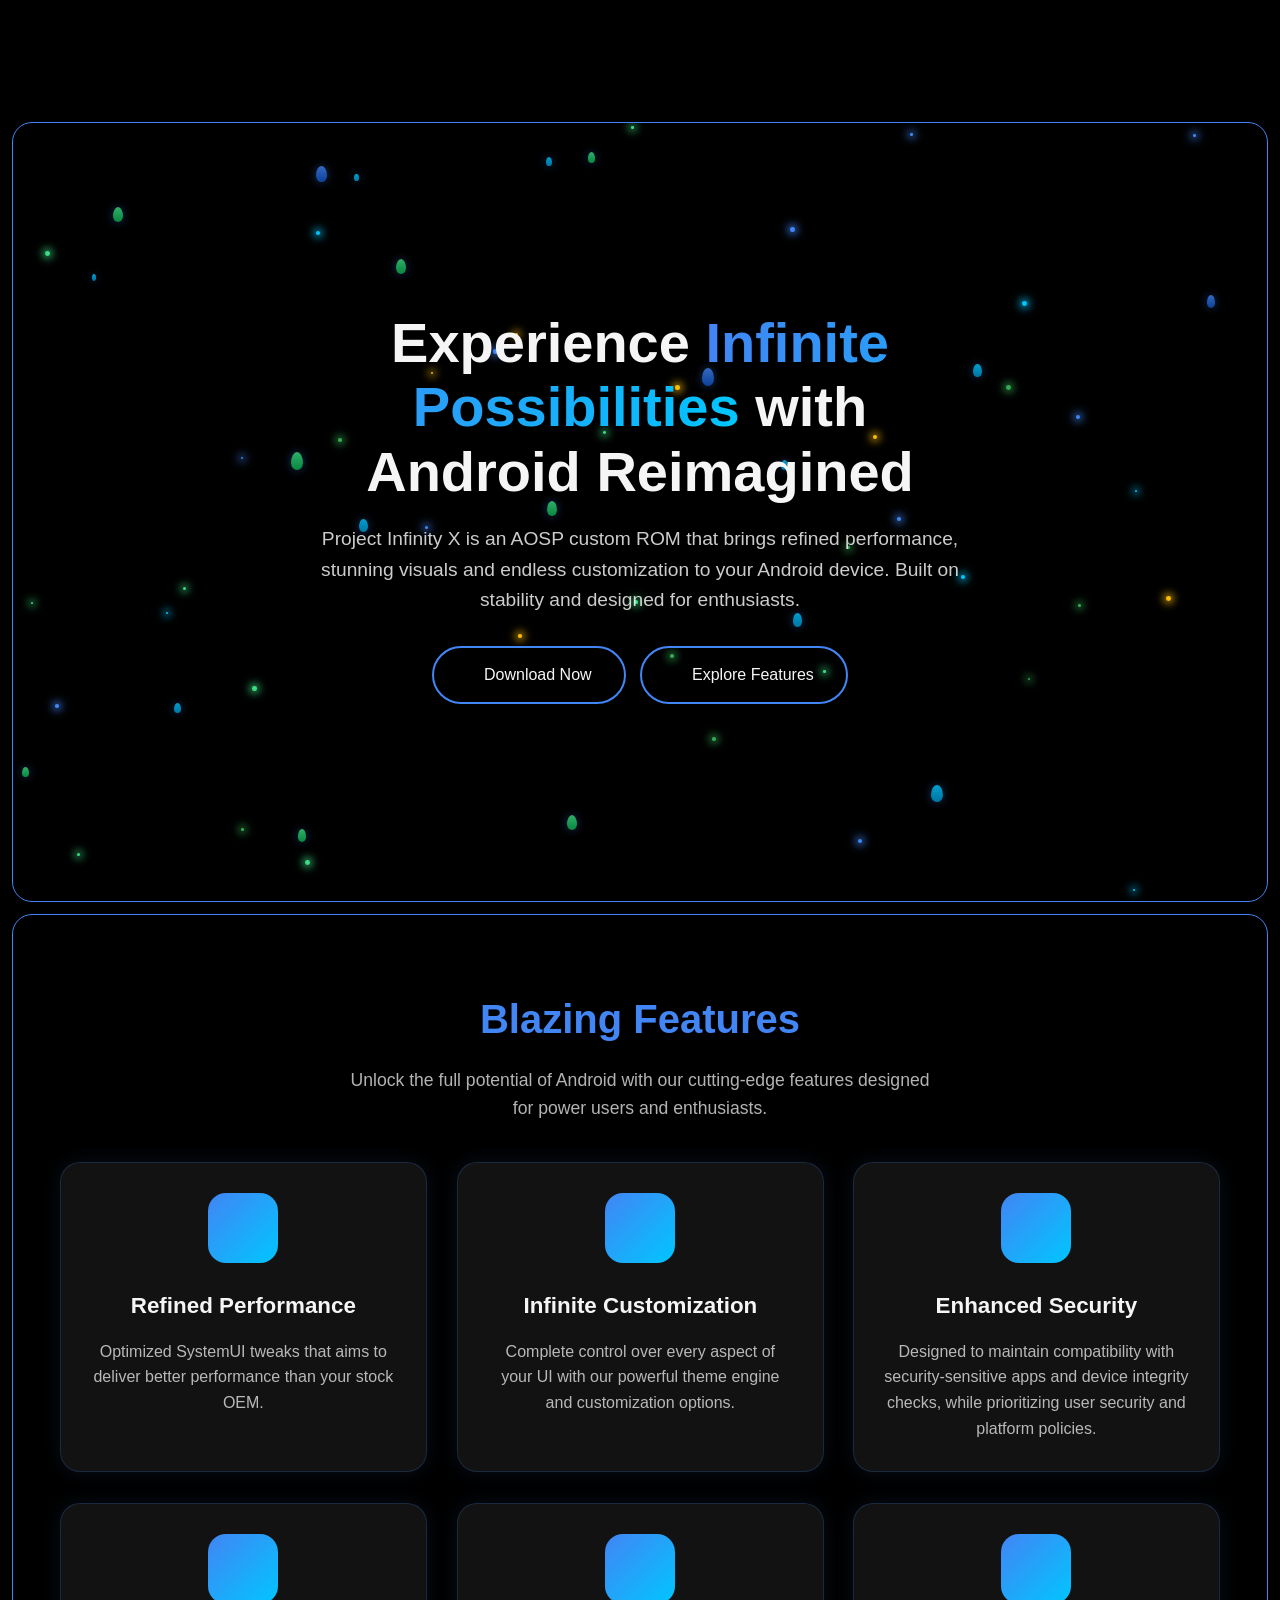
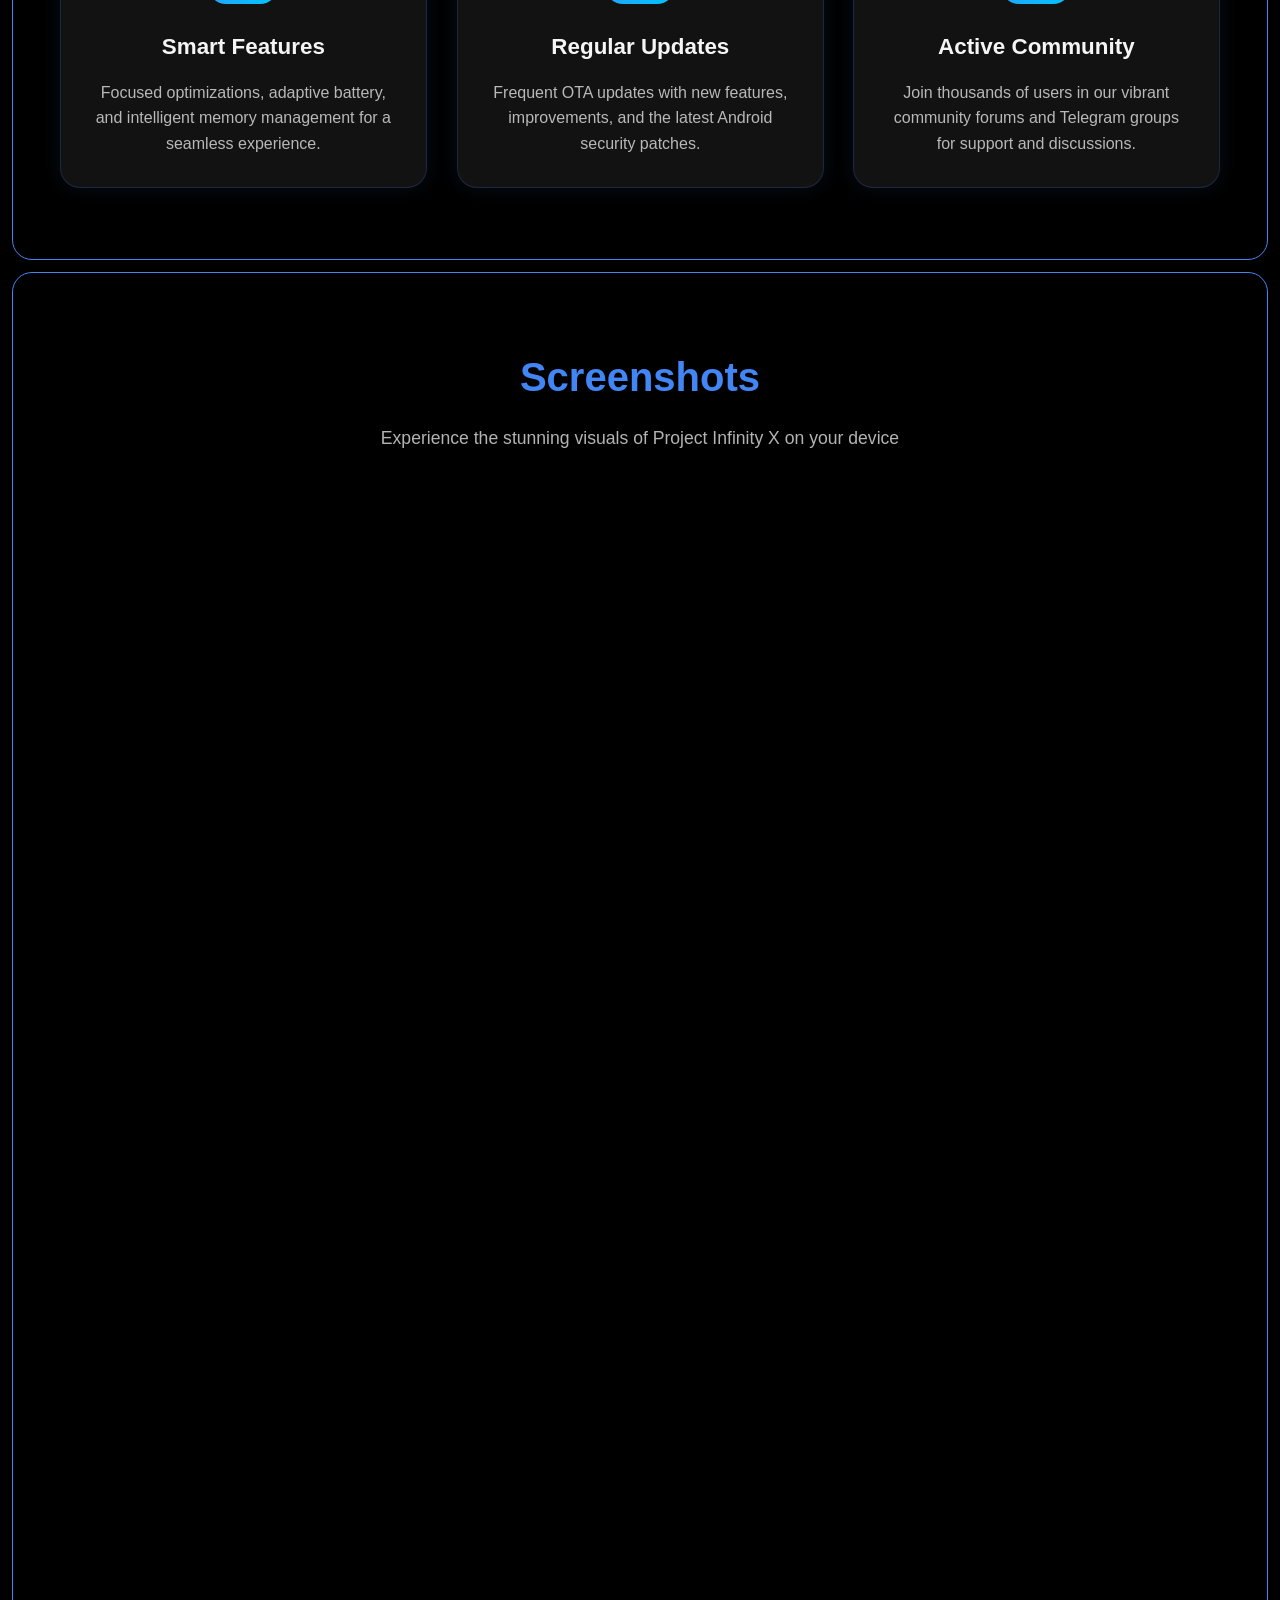
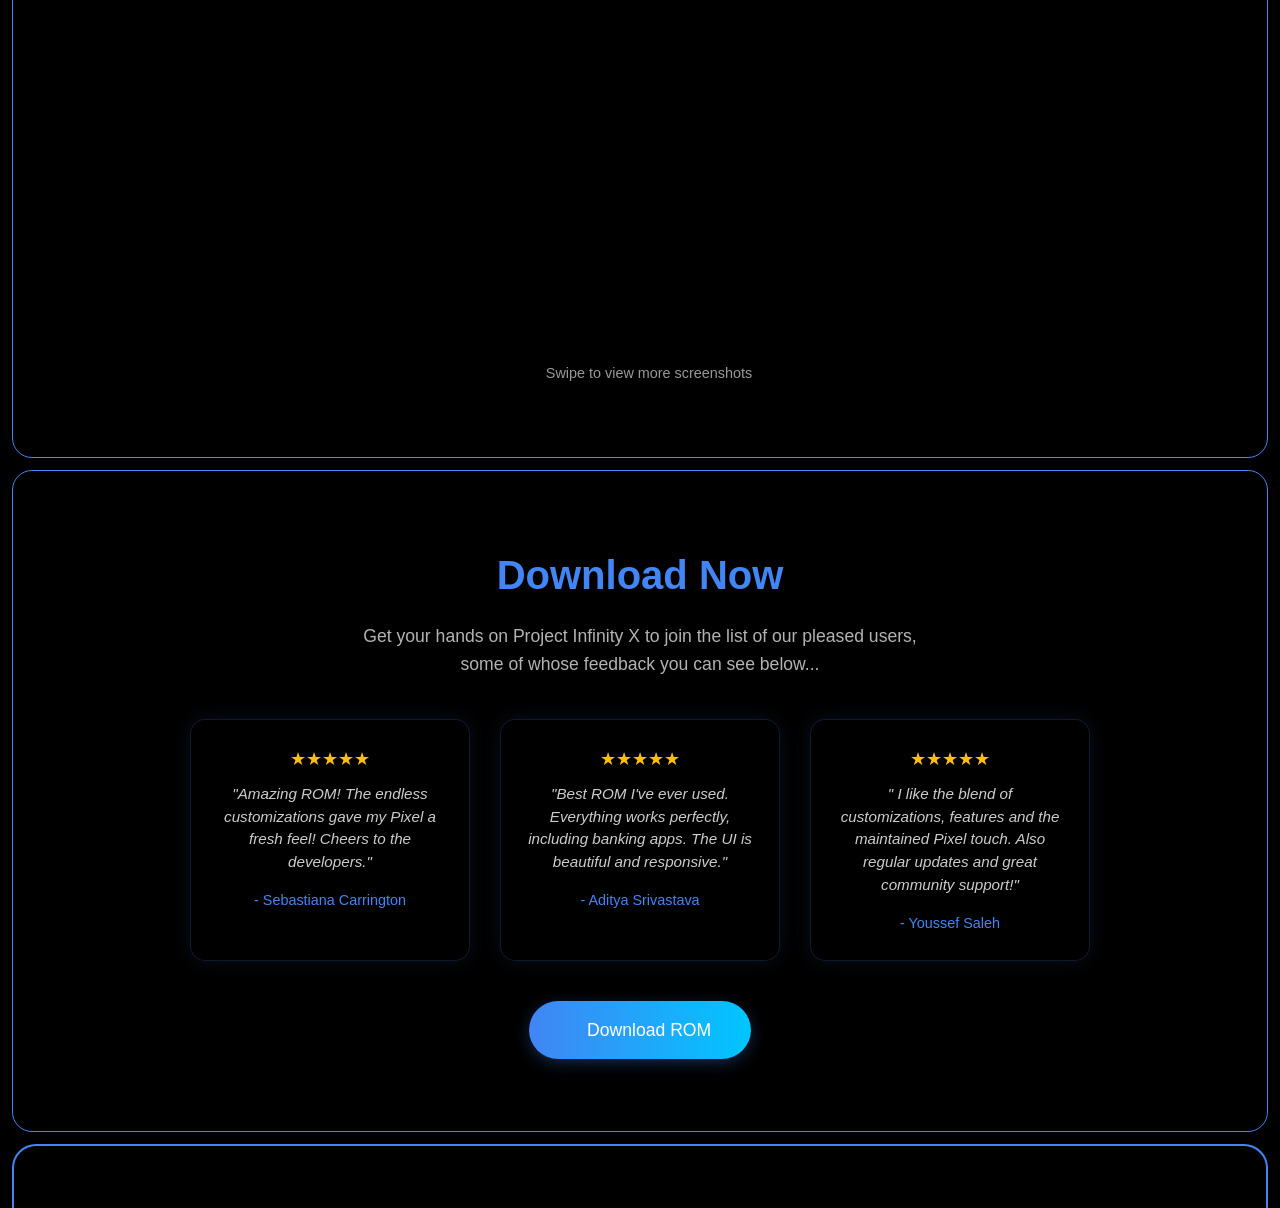
==== index.html @ fe4bdb22 "Redesign homepage" ====
<!DOCTYPE html>
<html lang="en">

<head>
  <meta charset="UTF-8" />
  <meta name="viewport" content="width=device-width, initial-scale=1.0" />
  <title>Infinity X</title>
  <meta name="description" content="Infinity X is an AOSP custom ROM that brings refined performance, stunning visuals and endless customization to your Android device." />
        <link rel="apple-touch-icon" sizes="180x180" href="/assets/favicon/apple-touch-icon.png">
        <link rel="icon" type="image/png" sizes="96x96" href="/assets/favicon/favicon-96x96.png">
        <link rel="icon" type="image/png" sizes="192x192" href="/assets/favicon/favicon-192x192.png">
        <link rel="icon" type="image/png" sizes="512x512" href="/assets/favicon/favicon-512x512.png">
        <link rel="shortcut icon" href="/assets/favicon/favicon.ico">
  
  <!-- Critical above-the-fold CSS inlined to avoid FOUC while keeping full stylesheet async -->
  <link rel="preload" href="assets/css/critical.css" as="style">
  <link rel="stylesheet" href="assets/css/critical.css">
  
  <link rel="preload" as="font" type="font/woff2" href="assets/vendor/fonts/roboto-400.woff2" crossorigin>
  <link rel="preload" as="font" type="font/woff2" href="assets/vendor/fonts/google-sans-700.woff2" crossorigin fetchpriority="high">
  
  <link rel="preload" as="style" href="assets/css/fa-minimal.css" onload="this.onload=null;this.rel='stylesheet'">
  <noscript><link rel="stylesheet" href="assets/css/fa-minimal.css"></noscript>
  
  <link rel="preload" as="style" href="assets/vendor/fonts/fonts.css" onload="this.onload=null;this.rel='stylesheet'">
  <noscript><link rel="stylesheet" href="assets/vendor/fonts/fonts.css"></noscript>
  
  <link rel="preload" as="style" href="assets/vendor/swiper/swiper-bundle.min.css" onload="this.onload=null;this.rel='stylesheet'">
  <noscript><link rel="stylesheet" href="assets/vendor/swiper/swiper-bundle.min.css"></noscript>
  <link rel="preload" as="style" href="assets/css/main.css" onload="this.onload=null;this.rel='stylesheet'" fetchpriority="high">
  <noscript><link rel="stylesheet" href="assets/css/main.css"></noscript>
  <link rel="preload" as="image" href="assets/images/ss-1.webp"/>
</head>

<body class="page-home">
    <!-- Shared Header Placeholder -->
    <div id="header-placeholder"></div>

    <!-- Hero Section -->
    <section class="hero">
        <div class="sparkles-container" id="sparkles"></div>
        <div class="droplets-container" id="droplets"></div>

        <div class="container">
            <div class="hero-content">
                <h1 id="hero-heading" style="contain:layout" fetchpriority="high">Experience <span class="limitless-color-shift">Infinite Possibilities</span> with Android Reimagined</h1>
                <p>Project Infinity X is an AOSP custom ROM that brings refined performance, stunning visuals and endless customization to your Android device. Built on stability and designed for enthusiasts.</p>
                <div class="hero-buttons">
                    <a href="#download" class="btn btn-primary">
                        <i class="fas fa-download" style="margin-right:8px;vertical-align:middle"></i>
                        Download Now
                    </a>
                    <a href="#features" class="btn btn-secondary">
                        <i class="fas fa-star" style="margin-right:8px;vertical-align:middle"></i>
                        Explore Features
                    </a>
                </div>
            </div>
        </div>
    </section>

    <!-- Features Section -->
    <section id="features" class="features">
        <div class="container">
            <div class="section-title">
                <h2 class="heading-color-shift">Blazing Features</h2>
                <p>Unlock the full potential of Android with our cutting-edge features designed for power users and enthusiasts.</p>
            </div>
            <div class="features-grid">
                <div class="feature-card">
                    <div class="feature-icon">
                        <i class="fas fa-bolt"></i>
                    </div>
                    <h3>Refined Performance</h3>
                    <p>Optimized SystemUI tweaks that aims to deliver better performance than your stock OEM.</p>
                </div>
                    <div class="feature-card">
                     <div class="feature-icon">
                        <i class="fas fa-palette"></i>
                    </div>
                    <h3>Infinite Customization</h3>
                    <p>Complete control over every aspect of your UI with our powerful theme engine and customization options.</p>
                </div>
                <div class="feature-card">
                    <div class="feature-icon">
                        <i class="fas fa-shield-alt"></i>
                    </div>
                    <h3>Enhanced Security</h3>
                    <p>Designed to maintain compatibility with security‑sensitive apps and device integrity checks, while prioritizing user security and platform policies.</p>
                </div>
                <div class="feature-card">
                    <div class="feature-icon">
                        <i class="fas fa-magic"></i>
                    </div>
                    <h3>Smart Features</h3>
                    <p>Focused optimizations, adaptive battery, and intelligent memory management for a seamless experience.</p>
                </div>
                <div class="feature-card">
                    <div class="feature-icon">
                        <i class="fas fa-sync-alt"></i>
                    </div>
                    <h3>Regular Updates</h3>
                    <p>Frequent OTA updates with new features, improvements, and the latest Android security patches.</p>
                </div>
                <div class="feature-card">
                    <div class="feature-icon">
                        <i class="fas fa-headset"></i>
                    </div>
                    <h3>Active Community</h3>
                    <p>Join thousands of users in our vibrant community forums and Telegram groups for support and discussions.</p>
                </div>
            </div>
        </div>
    </section>

    <!-- Screenshots Section -->
    <section id="screenshots" class="screenshots">
        <div class="container">
            <div class="section-title">
                <h2 class="heading-color-shift">Screenshots</h2>
                <p>Experience the stunning visuals of Project Infinity X on your device</p>
            </div>
            <div class="screenshots-slider">
                <div class="swiper">
                    <div class="swiper-wrapper">
                        <!-- Screenshots will be loaded dynamically -->
                    </div>
                    <div class="swiper-pagination"></div>
                </div>
            </div>
            <div class="swipe-hint">
                <i class="fas fa-arrows-alt-h" style="margin-right:8px;vertical-align:middle"></i>
                Swipe to view more screenshots
            </div>
        </div>
    </section>

    <!-- Download Section -->
    <section id="download" class="download">
        <div class="container">
            <div class="section-title">
                <h2 class="heading-color-shift">Download Now</h2>
                <p>Get your hands on Project Infinity X to join the list of our pleased users, some of whose feedback you can see below...</p>
            </div>
            <div class="download-content">
                <div class="feedback-cards">
                    <div class="feedback-card">
                        <div class="rating">★★★★★</div>
                        <div class="feedback-text">"Amazing ROM! The endless customizations gave my Pixel a fresh feel! Cheers to the developers."</div>
                        <div class="feedback-author">- Sebastiana Carrington</div>
                    </div>
                    <div class="feedback-card">
                        <div class="rating">★★★★★</div>
                        <div class="feedback-text">"Best ROM I've ever used. Everything works perfectly, including banking apps. The UI is beautiful and responsive."</div>
                        <div class="feedback-author">- Aditya Srivastava</div>
                    </div>
                    <div class="feedback-card">
                        <div class="rating">★★★★★</div>
                        <div class="feedback-text">" I like the blend of customizations, features and the maintained Pixel touch. Also regular updates and great community support!"</div>
                        <div class="feedback-author">- Youssef Saleh</div>
                    </div>
                </div>
                <div class="download-cta">
                    <a href="https://projectinfinity-x.com/downloads" class="btn btn-primary">
                        <i class="fas fa-download" style="margin-right:8px;vertical-align:middle"></i>
                        Download ROM
                    </a>
                </div>
            </div>
        </div>
    </section>

    <!-- Footer -->
    <footer id="footer-placeholder"></footer>

    <script src="assets/js/main.js" defer></script>
    <script src="/assets/js/templating.js" defer></script>
</body>

</html>
---- assets/css/main.css ----
:root {
    --primary: #4285f4;
    --primary-dark: #1a73e8;
    --primary-darker: #0d5ec1;
    --secondary: #00c6ff;
    --pink: #ff006e;
    --dark: #1a1a1a;
    --darker: #121212;
    --darkest: #0a0a0a;
    --light: #f5f5f5;
    --gray: #444;
    --surface: #0a0a0a;
    --card-bg: rgba(0, 0, 0, 0.9);
    --card-glow: rgba(66, 133, 244, 0.1);
}

html {
    scroll-behavior: smooth;
}

* {
    margin: 0;
    padding: 0;
    box-sizing: border-box;
    -webkit-user-select: none;
    -moz-user-select: none;
    user-select: none;
    -webkit-touch-callout: none;
    -webkit-tap-highlight-color: transparent;
}

body {
    font-family: 'Roboto', sans-serif;
    background: var(--darker);
    color: var(--light);
    line-height: 1.6;
    overflow-x: hidden;
    position: relative;
}

/* Create a consistent anchor offset so JS doesn't need to compute offsets */
section { scroll-margin-top: 80px; }

.android-bar {
    height: 4px;
    background: linear-gradient(90deg, var(--primary), var(--secondary));
    position: fixed;
    top: 0;
    left: 0;
    width: 100%;
    z-index: 1000;
}

.container {
    max-width: 1200px;
    margin: 0 auto;
    padding: 0 20px;
}

/* Heading color animations - Blue to Pink */
@keyframes headingColorShift {
    0% { color: #4285f4; }
    50% { color: #ff006e; }
    100% { color: #4285f4; }
}

/* Limitless Possibilities color animation */
@keyframes limitlessColorShift {
    0% { color: #4285f4; }
    50% { color: #ff006e; }
    100% { color: #4285f4; }
}

/* Avoid continuous color animations on text above-the-fold to prevent style invalidations */
.heading-color-shift,
.limitless-color-shift {
    animation: none;
}
.section-title h2 {
    color: var(--primary);
}

/* Header Styles */
header {
    padding: 30px 0;
    position: relative;
    z-index: 10;
}

/* Reserve space for header when injected via templating to avoid CLS */
#header-placeholder { min-height: 110px; display: block; contain: layout style; }

/* Mobile navigation height consistency */
@media (max-width: 780px) {
    #header-placeholder {
        min-height: 140px;
    }
}

.navbar {
    display: flex;
    justify-content: space-between;
    align-items: center;
}

.logo {
    display: flex;
    align-items: center;
    gap: 15px;
}

.logo-icon {
    width: 50px;
    height: 50px;
    background: linear-gradient(135deg, var(--primary), var(--secondary));
    border-radius: 12px;
    display: flex;
    align-items: center;
    justify-content: center;
    position: relative;
    overflow: hidden;
    animation: none;
    box-shadow: none;
    will-change: auto;
}

.logo-icon i {
    font-size: 24px;
    color: white;
}

.logo-text {
    font-family: 'Google Sans', sans-serif;
    font-weight: 700;
    font-size: 24px;
    background: linear-gradient(90deg, #81d4fa, #4fc3f7, #1e88e5, #90caf9);
    background-size: 260% 100%;
    -webkit-background-clip: text;
    background-clip: text;
    -webkit-text-fill-color: transparent;
    color: transparent;
    animation: projectTitleShift 2.2s ease-in-out infinite;
    will-change: background-position;
    letter-spacing: -0.5px;
}

.nav-links {
    display: flex;
    gap: 30px;
}

.nav-links a {
    color: var(--light);
    text-decoration: none;
    font-weight: 500;
    position: relative;
    padding: 5px 0;
    transition: color 0.3s ease;
    will-change: color, width;
}

.nav-links a::after {
    content: '';
    position: absolute;
    bottom: 0;
    left: 0;
    width: 0;
    height: 2px;
    background: var(--primary);
    transition: width 0.3s ease;
    will-change: width;
}

.nav-links a:hover {
    color: var(--primary);
}

.nav-links a:hover::after {
    width: 100%;
}

.nav-cta {
    background: linear-gradient(to right, var(--primary), var(--secondary));
    color: white;
    padding: 10px 25px;
    border-radius: 30px;
    font-weight: 500;
    text-decoration: none;
    transition: transform 0.3s ease, box-shadow 0.3s ease;
    box-shadow: 0 4px 15px rgba(66, 133, 244, 0.3);
    will-change: transform, box-shadow;
}

.nav-cta:hover {
    transform: translateY(-3px);
    box-shadow: 0 6px 20px rgba(66, 133, 244, 0.4);
}

/* Hero Section - Optimized for Mobile */
.hero {
    padding: 100px 0 150px;
    position: relative;
    overflow: hidden;
    min-height: 100vh;
    display: flex;
    align-items: center;
    border-radius: 40px;
    margin: 20px;
    background: var(--darkest);
    box-shadow: 0 20px 50px rgba(0, 0, 0, 0.5), 
                0 0 100px rgba(66, 133, 244, 0.1);
    will-change: transform;
    contain: layout style;
}

.hero-content {
    max-width: 650px;
    position: relative;
    z-index: 2;
    margin: 0 auto;
    text-align: center;
    contain: layout style;
}

.hero h1 {
    font-family: 'Google Sans', sans-serif;
    font-size: 3.5rem;
    font-weight: 700;
    line-height: 1.15;
    margin-bottom: 20px;
    opacity: 1;
    transform: none;
    will-change: opacity, transform;
}

.hero h1 span {
    background: linear-gradient(to right, var(--primary), var(--secondary));
    -webkit-background-clip: text;
    background-clip: text;
    -webkit-text-fill-color: transparent;
}

.hero p {
    font-size: 1.2rem;
    margin-bottom: 30px;
    opacity: 1;
    transform: none;
    color: rgba(255, 255, 255, 0.8);
    will-change: opacity, transform;
}

.hero-buttons {
    display: flex;
    gap: 15px;
    margin-top: 30px;
    opacity: 1;
    transform: none;
    justify-content: center;
    will-change: opacity, transform;
}

.btn {
    padding: 14px 32px;
    border-radius: 30px;
    font-weight: 500;
    text-decoration: none;
    display: inline-flex;
    align-items: center;
    gap: 10px;
    transition: all 0.3s ease;
    font-size: 1rem;
    will-change: transform, box-shadow, background, border-color;
}

.btn-primary {
    background: linear-gradient(to right, var(--primary), var(--secondary));
    color: white;
    box-shadow: 0 4px 15px rgba(66, 133, 244, 0.3);
}

.btn-secondary {
    background: transparent;
    color: var(--light);
    border: 2px solid rgba(255, 255, 255, 0.2);
}

.btn:hover {
    transform: translateY(-3px);
}

.btn-primary:hover {
    box-shadow: 0 6px 20px rgba(66, 133, 244, 0.4);
}

.btn-secondary:hover {
    background: rgba(255, 255, 255, 0.1);
    border-color: rgba(255, 255, 255, 0.3);
}

.page-home .hero-buttons .btn {
    background: transparent;
    background-image: none;
    border: 2px solid var(--primary);
    border-radius: 999px;
    box-shadow: none;
    color: var(--light);
}

.page-home .hero-buttons .btn:hover {
    transform: none;
    background: transparent;
}

.page-home .hero-buttons .btn:active {
    background: rgba(66, 133, 244, 0.22);
    border-color: var(--primary);
}

.page-home .hero-buttons .btn:focus-visible {
    outline: none;
    box-shadow: 0 0 0 3px rgba(66, 133, 244, 0.25);
}

/* Animated Background Elements */
.sparkles-container,
.droplets-container {
    position: absolute;
    top: 0;
    left: 0;
    width: 100%;
    height: 100%;
    z-index: 1;
    pointer-events: none;
    overflow: hidden;
    border-radius: 40px;
}

.sparkle {
    position: absolute;
    width: 4px;
    height: 4px;
    border-radius: 50%;
    background-color: #fff;
    box-shadow: 0 0 8px 2px rgba(255, 255, 255, 0.8);
    animation: sparkleMove linear infinite;
    will-change: transform, opacity;
}

.droplet {
    position: absolute;
    width: 8px;
    height: 12px;
    border-radius: 50% 50% 50% 50% / 60% 60% 40% 40%;
    background: linear-gradient(to bottom, var(--secondary), #1e88e5);
    opacity: 0.8;
    animation: dropletFall linear infinite;
    transform: scale(0);
    box-shadow: 0 0 10px rgba(66, 133, 244, 0.5);
    will-change: transform, opacity;
}

/* Features Section */
.features {
    padding: 100px 0;
    background: var(--darkest);
    position: relative;
    border-radius: 40px;
    margin: 30px 20px;
    overflow: hidden;
    box-shadow: 0 20px 50px rgba(0, 0, 0, 0.5),
                0 0 100px rgba(66, 133, 244, 0.1);
}

.section-title {
    text-align: center;
    margin-bottom: 60px;
    opacity: 0;
    transform: translateY(20px);
    will-change: opacity, transform;
}

.section-title h2 {
    font-family: 'Google Sans', sans-serif;
    font-size: 2.5rem;
    margin-bottom: 15px;
}

.section-title p {
    color: rgba(255, 255, 255, 0.7);
    max-width: 600px;
    margin: 0 auto;
    font-size: 1.1rem;
}

.features-grid {
    display: grid;
    grid-template-columns: repeat(auto-fit, minmax(300px, 1fr));
    gap: 30px;
}

.feature-card {
    background: rgba(20, 20, 20, 0.92);
    border-radius: 20px;
    padding: 30px;
    transition: all 0.3s ease;
    position: relative;
    overflow: hidden;
    border: 1px solid rgba(66, 133, 244, 0.2);
    opacity: 0;
    transform: translateY(20px);
    will-change: transform, box-shadow, opacity;
    text-align: center;
    display: flex;
    flex-direction: column;
    align-items: center;
    z-index: 1;
    box-shadow: 0 0 20px rgba(66, 133, 244, 0.1); /* Subtle glow effect */
    contain: layout style;
    min-height: 220px;
}

.feature-card:hover {
    transform: translateY(-8px);
    z-index: 2;
}

.feature-card:nth-child(1):hover {
    box-shadow: 0 15px 40px rgba(255, 193, 7, 0.3);
    border-color: rgba(255, 193, 7, 0.4);
}

.feature-card:nth-child(2):hover {
    box-shadow: 0 15px 40px rgba(156, 39, 176, 0.3);
    border-color: rgba(156, 39, 176, 0.4);
}

.feature-card:nth-child(3):hover {
    box-shadow: 0 15px 40px rgba(76, 175, 80, 0.3);
    border-color: rgba(76, 175, 80, 0.4);
}

.feature-card:nth-child(4):hover {
    box-shadow: 0 15px 40px rgba(63, 81, 181, 0.3);
    border-color: rgba(63, 81, 181, 0.4);
}

.feature-card:nth-child(5):hover {
    box-shadow: 0 15px 40px rgba(255, 87, 34, 0.3);
    border-color: rgba(255, 87, 34, 0.4);
}

.feature-card:nth-child(6):hover {
    box-shadow: 0 15px 40px rgba(0, 188, 212, 0.3);
    border-color: rgba(0, 188, 212, 0.4);
}

.feature-icon {
    width: 70px;
    height: 70px;
    border-radius: 18px;
    display: flex;
    align-items: center;
    justify-content: center;
    margin-bottom: 25px;
    font-size: 28px;
    background: linear-gradient(135deg, var(--primary), var(--secondary));
    color: white;
    transition: all 0.3s ease;
    z-index: 3;
}

.feature-card:hover .feature-icon {
    transform: scale(1.1);
    box-shadow: 0 10px 30px rgba(66, 133, 244, 0.4);
}

.feature-card h3 {
    font-size: 1.4rem;
    margin-bottom: 15px;
    color: var(--light);
    z-index: 3;
    position: relative;
}

.feature-card p {
    color: rgba(255, 255, 255, 0.7);
    font-size: 1rem;
    z-index: 3;
    position: relative;
}

/* Screenshots Section */
.screenshots {
    padding: 100px 0;
    position: relative;
    background: var(--darkest);
    border-radius: 40px;
    margin: 30px 20px;
    overflow: hidden;
    box-shadow: 0 20px 50px rgba(0, 0, 0, 0.5),
                0 0 100px rgba(66, 133, 244, 0.1);
    transform: translateZ(0);
    contain: layout style paint;
}

.screenshots-slider {
    display: flex;
    justify-content: center;
    align-items: center;
    height: auto;
    min-height: 700px;
    position: relative;
    perspective: 1500px;
    margin: 0 auto;
    max-width: 1200px;
}

.swiper {
    width: 100%;
    height: auto;
    min-height: 700px;
    padding-top: 50px;
    padding-bottom: 50px;
    will-change: transform;
    transform: translateZ(0);
    backface-visibility: hidden;
    touch-action: pan-y pinch-zoom;
}

@media (max-width: 480px) {
    .screenshots-slider { min-height: 520px; }
    .swiper { min-height: 520px; }
}

.swiper-wrapper {
    align-items: center;
    will-change: transform;
    transform: translateZ(0);
    backface-visibility: hidden;
}

.swiper-slide {
    background: black;
    background-position: center;
    background-size: contain;
    background-repeat: no-repeat;
    width: 360px;
    height: auto;
    max-height: 775px;
    aspect-ratio: 9/19.5;
    border-radius: 25px;
    overflow: hidden;
    box-shadow: 0 15px 50px rgba(0, 0, 0, 0.5);
    transition: transform 0.4s cubic-bezier(0.25, 0.46, 0.45, 0.94),
                filter 0.4s cubic-bezier(0.25, 0.46, 0.45, 0.94),
                box-shadow 0.4s cubic-bezier(0.25, 0.46, 0.45, 0.94);
    transform-origin: center center;
    display: flex;
    align-items: center;
    justify-content: center;
    will-change: transform;
    transform: translateZ(0);
    backface-visibility: hidden;
    perspective: 1000px;
    content-visibility: auto;
    contain-intrinsic-size: 775px 360px;
}

.swiper-slide-content {
    width: 100%;
    height: 100%;
    display: flex;
    align-items: center;
    justify-content: center;
}

.swiper-slide img {
    width: 100%;
    height: 100%;
    object-fit: cover;
    display: block;
    border-radius: 25px;
    border: 4px solid #87CEEB;
    box-sizing: border-box;
    will-change: transform, opacity;
    transform: translateZ(0);
    backface-visibility: hidden;
    aspect-ratio: 9 / 19.5;
    min-height: 600px;
}

.swiper-slide:not(.swiper-slide-active) {
    transform: scale(0.85) translateZ(0);
    z-index: 0;
    filter: brightness(0.7);
    will-change: transform;
}

.swiper-slide-active {
    transform: scale(1) translateZ(0);
    z-index: 10;
    box-shadow: 0 25px 60px rgba(0, 0, 0, 0.8);
    will-change: transform;
}

.swiper-slide:not(.swiper-slide-active)::after {
    content: '';
    position: absolute;
    top: 0;
    left: 0;
    width: 100%;
    height: 100%;
    background: rgba(0, 96, 255, 0.3);
    border-radius: 25px;
    transform: translateZ(0);
    will-change: opacity;
}

/* Mobile performance optimizations: avoid expensive filters & overlay layer on small screens */
@media (max-width: 780px) {
    .swiper-slide { transition: transform 0.35s ease; }
    .swiper-slide:not(.swiper-slide-active) { filter: none; }
    .swiper-slide:not(.swiper-slide-active)::after { display: none; }
    .swiper { padding-top: 40px; padding-bottom: 40px; }
    .swiper, .swiper-wrapper, .swiper-slide, .swiper-slide img { will-change: auto !important; }
    .swiper-slide img { object-fit: contain; background:#000; aspect-ratio: 9 / 19.5; min-height: 400px; }
}

/* Pause heavy background animations during touch gestures for smoother swiping */
.swiper-touching .sparkle,
.swiper-touching .droplet {
    animation-play-state: paused !important;
}

.swiper-pagination {
    position: relative;
    margin-top: 30px;
}

.swiper-pagination-bullet {
    background: #0060ff !important;
    width: 12px;
    height: 12px;
    margin: 0 5px !important;
    opacity: 0.6;
}

.swiper-pagination-bullet-active {
    opacity: 1;
}

.swipe-hint {
    text-align: center;
    margin-top: 30px;
    color: rgba(255, 255, 255, 0.6);
    font-size: 0.9rem;
    display: flex;
    align-items: center;
    justify-content: center;
    gap: 10px;
}

/* Download Section - Enhanced with Feedback Cards */
.download {
    padding: 100px 0;
    background: var(--darkest);
    position: relative;
    text-align: center;
    border-radius: 40px;
    margin: 30px 20px;
    overflow: hidden;
    box-shadow: 0 20px 50px rgba(0, 0, 0, 0.5),
                0 0 100px rgba(66, 133, 244, 0.1);
}

.download-content {
    max-width: 900px;
    margin: 0 auto;
}

.feedback-cards {
    display: grid;
    grid-template-columns: repeat(auto-fit, minmax(250px, 1fr));
    gap: 30px;
    margin: 40px 0;
}

.feedback-card {
    background: rgba(0, 0, 0, 0.8);
    border-radius: 15px;
    padding: 25px;
    border: 1px solid rgba(66, 133, 244, 0.2);
    box-shadow: 0 0 20px rgba(66, 133, 244, 0.1);
    transition: all 0.3s ease;
}

.feedback-card:hover {
    transform: translateY(-5px);
    box-shadow: 0 10px 30px rgba(66, 133, 244, 0.2);
    border-color: rgba(66, 133, 244, 0.4);
}

.feedback-text {
    font-style: italic;
    color: rgba(255, 255, 255, 0.8);
    margin-bottom: 15px;
    font-size: 0.95rem;
    line-height: 1.5;
}

.feedback-author {
    color: var(--primary);
    font-weight: 500;
    font-size: 0.9rem;
}

.rating {
    color: #ffc107;
    margin-bottom: 10px;
    font-size: 1.1rem;
}

.download-cta {
    margin-top: 40px;
}

.download-cta .btn {
    font-size: 1.1rem;
    padding: 15px 40px;
    background: linear-gradient(to right, var(--primary), var(--secondary));
    box-shadow: 0 4px 15px rgba(66, 133, 244, 0.3);
    transition: transform 0.3s ease, box-shadow 0.3s ease;
}

.download-cta .btn:hover {
    transform: translateY(-3px);
    box-shadow: 0 6px 20px rgba(66, 133, 244, 0.4);
}

/* Footer */
footer {
    background: rgba(0, 0, 0, 0.9);
    padding: 60px 0 30px;
    position: relative;
    border-radius: 40px 40px 0 0;
    margin-top: 50px;
    border: 2px solid #4285f4;
    border-bottom: none;
}

footer::before {
    content: '';
    position: absolute;
    top: 0;
    left: 0;
    width: 100%;
    height: 100%;
    background: rgba(0, 0, 0, 0.9);
    z-index: -1;
    border-radius: 40px 40px 0 0;
}

.footer-content {
    display: grid;
    grid-template-columns: repeat(auto-fit, minmax(250px, 1fr));
    gap: 40px;
    margin-bottom: 40px;
}

.footer-column h3 {
    font-size: 1.3rem;
    margin-bottom: 20px;
    position: relative;
    display: inline-block;
}

.footer-column h3::after {
    content: '';
    position: absolute;
    bottom: -8px;
    left: 0;
    width: 40px;
    height: 3px;
    background: var(--primary);
}

.footer-links {
    list-style: none;
}

.footer-links li {
    margin-bottom: 12px;
}

.footer-links a {
    color: rgba(255, 255, 255, 0.7);
    text-decoration: none;
    transition: color 0.3s ease;
    display: flex;
    align-items: center;
    gap: 10px;
}

.footer-links a:hover {
    color: var(--primary);
}

.social-links {
    display: flex;
    gap: 15px;
    margin-top: 20px;
}

.social-links a {
    width: 40px;
    height: 40px;
    border-radius: 50%;
    background: var(--card-bg);
    display: flex;
    align-items: center;
    justify-content: center;
    color: var(--light);
    transition: all 0.3s ease;
    will-change: background, transform;
}

.social-links a:hover {
    background: var(--primary);
    transform: translateY(-3px);
}

.copyright {
    text-align: center;
    padding-top: 30px;
    border-top: 1px solid rgba(255, 255, 255, 0.1);
    color: rgba(255, 255, 255, 0.5);
    font-size: 0.9rem;
}

/* Animations */
@keyframes fadeUp {
    to {
        opacity: 1;
        transform: translateY(0);
    }
}

@keyframes pulse {
    0% {
        box-shadow: 0 0 0 0 rgba(66, 133, 244, 0.5);
    }

    70% {
        box-shadow: 0 0 0 15px rgba(66, 133, 244, 0);
    }

    100% {
        box-shadow: 0 0 0 0 rgba(66, 133, 244, 0);
    }
}

@keyframes sparkleMove {
    0% {
        transform: translate(0, 0);
        opacity: 0;
    }

    10% {
        opacity: 1;
    }

    90% {
        opacity: 1;
    }

    100% {
        transform: translate(var(--sparkle-x), var(--sparkle-y));
        opacity: 0;
    }
}

@keyframes dropletFall {
    0% {
        transform: translateY(-50px) scale(0.5);
        opacity: 0;
    }

    10% {
        opacity: 0.8;
        transform: scale(1);
    }

    90% {
        opacity: 0.8;
    }

    100% {
        transform: translateY(calc(100vh + 50px)) rotate(360deg);
        opacity: 0;
    }
}

@keyframes projectTitleShift {
    0% { background-position: 0% 50%; }
    50% { background-position: 100% 50%; }
    100% { background-position: 0% 50%; }
}

/* MOBILE NAVIGATION */
.mobile-nav-container {
    display: none;
    position: relative;
    z-index: 100;
    contain: layout style;
    min-height: 140px;
}

.mobile-top-bar {
    display: flex;
    justify-content: space-between;
    align-items: center;
    padding: 12px 0;
}

.mobile-logo {
    width: 40px;
    height: 40px;
    background: linear-gradient(135deg, var(--primary), var(--secondary));
    border-radius: 10px;
    display: flex;
    align-items: center;
    justify-content: center;
    animation: none;
    box-shadow: none;
    will-change: auto;
}

.mobile-logo i {
    font-size: 18px;
    color: white;
}

.mobile-menu-toggle {
    width: 40px;
    height: 40px;
    border-radius: 10px;
    background: linear-gradient(135deg, var(--primary), var(--secondary));
    display: flex;
    align-items: center;
    justify-content: center;
    cursor: pointer;
    transition: all 0.3s ease;
    will-change: background, transform;
}

.mobile-menu-toggle:hover {
    background: rgba(255, 255, 255, 0.1);
}

.mobile-menu-toggle i {
    font-size: 20px;
    color: white;
}

.mobile-project-name {
    font-family: 'Google Sans', sans-serif;
    font-weight: 700;
    font-size: 1.8rem;
    text-align: center;
    margin: 0;
    padding: 8px 0;
    background: linear-gradient(90deg, #81d4fa, #4fc3f7, #1e88e5, #90caf9);
    background-size: 260% 100%;
    -webkit-background-clip: text;
    background-clip: text;
    -webkit-text-fill-color: transparent;
    color: transparent;
    animation: projectTitleShift 2.2s ease-in-out infinite;
    letter-spacing: -0.5px;
    contain: layout style;
    min-height: 2.5rem;
    will-change: background-position;
}

/* Mobile nav links */
.mobile-nav-links {
    display: none;
    flex-direction: column;
    background: rgba(0, 0, 0, 0.95);
    border-radius: 15px;
    padding: 15px;
    margin: 8px 0 15px 0;
    position: relative;
    z-index: 999;
    border: 1px solid rgba(79, 195, 247, 0.5);
    box-shadow: 0 10px 30px rgba(0, 0, 0, 0.5);
    contain: layout style;
    will-change: transform, opacity;
}

.mobile-nav-links.active {
    display: flex;
}

.mobile-nav-links a {
    padding: 12px 16px;
    color: var(--light);
    text-decoration: none;
    font-weight: 500;
    border-radius: 10px;
    margin-bottom: 6px;
    transition: all 0.3s ease;
    display: flex;
    align-items: center;
    gap: 12px;
    will-change: background, color;
}

.mobile-nav-links a i {
    width: 20px;
    text-align: center;
}

.mobile-nav-links a:last-child {
    margin-bottom: 0;
}

.mobile-nav-links a:hover {
    background: rgba(255, 255, 255, 0.1);
    color: var(--primary);
}

@media (min-width: 769px) {
    .page-home {
        background: #000;
    }

    .page-home .hero,
    .page-home .features,
    .page-home .screenshots,
    .page-home .download {
        margin: 12px;
        border-radius: 20px;
        border: 1px solid var(--primary);
        box-shadow: none;
        background: #000;
    }

    .page-home .hero {
        padding: 70px 0 80px;
        min-height: calc(100vh - 120px);
    }

    .page-home .features,
    .page-home .screenshots,
    .page-home .download {
        padding: 72px 0;
    }

    .page-home .sparkles-container,
    .page-home .droplets-container {
        border-radius: 20px;
    }

    .page-home .section-title {
        margin-bottom: 40px;
    }

    .page-home footer {
        margin: 12px 12px 0;
        border-radius: 24px 24px 0 0;
        box-shadow: none;
        background: rgba(0, 0, 0, 0.9);
        padding: 38px 0 24px;
    }

    .page-home footer::before {
        background: rgba(0, 0, 0, 0.9);
        border-radius: 24px 24px 0 0;
    }

    .page-home .hero-buttons .btn:hover {
        transform: none;
        background: rgba(66, 133, 244, 0.22);
        border-color: var(--primary);
    }
}

@media (min-width: 781px) {
    .navbar {
        border: 2px solid var(--primary);
        border-radius: 999px;
        padding: 12px 22px;
        background: #000;
    }

    .logo-icon {
        display: none;
    }

    .logo {
        gap: 0;
    }
}

/* Responsive */
@media (max-width: 1200px) {
  .hero { padding:80px 0 100px; }
  .hero h1 { font-size:3rem; }
  .screenshots-slider, .swiper { min-height:650px; }
  .swiper-slide { width:300px; }
}

@media (max-width: 768px) {
    /* Mobile navigation */
    .navbar,
    .logo-text {
        display: none;
    }

    .mobile-nav-container {
        display: block;
    }

.hero {
margin: 0 10px 10px 10px;
border-radius: 30px;
padding: 0px 0 10px;
min-height: 70vh;
}

    .hero h1 {
        font-size: 2.2rem;
        margin-top: 0;
        margin-bottom: 15px;
    }

    .hero p {
        font-size: 1.1rem;
        margin-bottom: 25px;
    }

    .nav-cta {
        display: none;
    }

    .screenshots .swiper-pagination {
        display: none !important;
    }

    .hero-buttons {
        flex-direction: column;
        align-items: center;
    }

    .btn {
        width: 100%;
        max-width: 300px;
        justify-content: center;
    }

    .swiper-slide:not(.swiper-slide-active) {
        filter: brightness(0.7) blur(0.5px);
    }

    .swiper-slide {
        width: 220px;
    }

    .mobile-project-name {
        font-size: 1.6rem;
    }

    .feedback-cards {
        grid-template-columns: 1fr;
        gap: 20px;
    }

    /* Feature section/card layout denser and more symmetric on mobile */
    .features {
        margin: 0 10px 10px 10px;
        border-radius: 30px;
        padding: 40px 0;
    }

    .section-title {
        margin-bottom: 30px;
    }

    .features-grid {
        grid-template-columns: 1fr;
        gap: 16px;
    }

    .feature-card {
        padding: 22px;
        border-radius: 18px;
    }
    .feature-card h3 {
        font-size: 1.25rem;
    }
    .feature-card p {
        font-size: 0.98rem;
    }
    .download {
        margin: 0 10px 10px 10px;
        border-radius: 30px;
        padding: 40px 0;
    }
    .feedback-card {
        padding: 18px;
        border-radius: 16px;
    }
    .screenshots {
        margin: 0 10px 10px 10px;
        border-radius: 30px;
        padding: 40px 0;
    }

    /* Home page: mobile outline layout */
    .page-home {
        background: #000;
    }

    .page-home .mobile-nav-container .container > a {
        display: flex;
        justify-content: center;
    }

    .page-home .mobile-project-name {
        display: inline-flex;
        align-items: center;
        justify-content: center;
        border: 2px solid var(--primary);
        border-radius: 999px;
        padding: 6px 18px;
        margin: 6px auto 12px;
        background: linear-gradient(90deg, #81d4fa, #4fc3f7, #1e88e5, #90caf9);
        background-size: 260% 100%;
        -webkit-background-clip: text;
        background-clip: text;
        -webkit-text-fill-color: transparent;
        color: transparent;
        animation: projectTitleShift 2.2s ease-in-out infinite;
        will-change: background-position;
    }

    .page-home .hero,
    .page-home .features,
    .page-home .screenshots,
    .page-home .download {
        margin: 14px 12px;
        border-radius: 20px;
        border: 1px solid var(--primary);
        box-shadow: none;
        background: #000;
    }

    .page-home .hero {
        padding: 40px 0;
        min-height: auto;
    }


    .page-home .sparkles-container,
    .page-home .droplets-container {
        border-radius: 20px;
    }

    .page-home .screenshots {
        padding: 28px 0;
    }

    .page-home .screenshots-slider,
    .page-home .screenshots .swiper {
        min-height: 520px;
        padding-top: 20px;
        padding-bottom: 20px;
    }

    .page-home footer {
        margin: 14px 12px 0;
        border-radius: 24px 24px 0 0;
        box-shadow: none;
        background: rgba(0, 0, 0, 0.9);
        padding: 30px 0 24px;
    }

    .page-home footer::before {
        background: rgba(0, 0, 0, 0.9);
        border-radius: 24px 24px 0 0;
    }
}

@media (max-width: 600px) {
    .swiper-slide {
        width: 240px;
        height: 518px;
    }

    .screenshots-slider,
    .swiper {
        height: 580px;
        padding-top: 30px;
        padding-bottom: 30px;
    }

    .page-home .screenshots-slider,
    .page-home .screenshots .swiper {
        height: 560px;
        padding-top: 20px;
        padding-bottom: 20px;
    }

    .hero h1 {
        font-size: 1.8rem;
    }

    .hero p {
        font-size: 1rem;
    }

    .btn {
        padding: 12px 25px;
        font-size: 0.95rem;
    }
}

@media (prefers-reduced-motion: reduce) {
    .logo-text,
    .mobile-project-name {
        animation: none;
        background-position: 50% 50%;
    }
}

@media (max-width: 480px) {
    .swiper-slide {
        height: 475px;
        width: 220px;
    }

    .screenshots-slider,
    .swiper {
        height: 530px;
    }

    .page-home .screenshots-slider,
    .page-home .screenshots .swiper {
        height: 520px;
        padding-top: 16px;
        padding-bottom: 16px;
    }

    .features-grid { grid-template-columns: 1fr; gap: 14px; }
    .feature-card { padding: 20px; }

    .mobile-project-name {
        font-size: 1.5rem;
    }

    .hero {
        padding: 15px 0 60px;
    }
    .download-content { gap: 16px; }
    .feedback-cards { gap: 14px; }
}

/* Intersection Observer Animation */
.animate-on-scroll {
    animation: fadeUp 0.8s ease forwards;
}

.swiper-pagination {
    padding-bottom: 10px;
}

/* PERFORMANCE OPTIMIZATIONS */
.feature-card,
.swiper-slide,
.sparkle,
.droplet,
.btn,
.nav-cta,
.social-links a {
    will-change: transform, opacity;
    transform: translateZ(0);
    backface-visibility: hidden;
    perspective: 1000px;
}

/* Reduce motion for users who prefer it */
@media (prefers-reduced-motion: reduce) {
    * {
        animation-duration: 0.01ms !important;
        animation-iteration-count: 1 !important;
        transition-duration: 0.01ms !important;
        scroll-behavior: auto !important;
    }

    .sparkle,
    .droplet {
        display: none !important;
    }
}

/* Optimize particle animations */
.sparkle,
.droplet {
    will-change: transform, opacity;
    transform: translate3d(0, 0, 0);
    backface-visibility: hidden;
}

/* Copyright link styles */
.copyright a {
    color: rgba(255, 255, 255, 0.7);
    text-decoration: none;
    transition: color 0.3s ease;
}

.copyright a:hover {
    color: var(--primary);
}
---- assets/css/main.css ----
:root {
    --primary: #4285f4;
    --primary-dark: #1a73e8;
    --primary-darker: #0d5ec1;
    --secondary: #00c6ff;
    --pink: #ff006e;
    --dark: #1a1a1a;
    --darker: #121212;
    --darkest: #0a0a0a;
    --light: #f5f5f5;
    --gray: #444;
    --surface: #0a0a0a;
    --card-bg: rgba(0, 0, 0, 0.9);
    --card-glow: rgba(66, 133, 244, 0.1);
}

html {
    scroll-behavior: smooth;
}

* {
    margin: 0;
    padding: 0;
    box-sizing: border-box;
    -webkit-user-select: none;
    -moz-user-select: none;
    user-select: none;
    -webkit-touch-callout: none;
    -webkit-tap-highlight-color: transparent;
}

body {
    font-family: 'Roboto', sans-serif;
    background: var(--darker);
    color: var(--light);
    line-height: 1.6;
    overflow-x: hidden;
    position: relative;
}

/* Create a consistent anchor offset so JS doesn't need to compute offsets */
section { scroll-margin-top: 80px; }

.android-bar {
    height: 4px;
    background: linear-gradient(90deg, var(--primary), var(--secondary));
    position: fixed;
    top: 0;
    left: 0;
    width: 100%;
    z-index: 1000;
}

.container {
    max-width: 1200px;
    margin: 0 auto;
    padding: 0 20px;
}

/* Heading color animations - Blue to Pink */
@keyframes headingColorShift {
    0% { color: #4285f4; }
    50% { color: #ff006e; }
    100% { color: #4285f4; }
}

/* Limitless Possibilities color animation */
@keyframes limitlessColorShift {
    0% { color: #4285f4; }
    50% { color: #ff006e; }
    100% { color: #4285f4; }
}

/* Avoid continuous color animations on text above-the-fold to prevent style invalidations */
.heading-color-shift,
.limitless-color-shift {
    animation: none;
}
.section-title h2 {
    color: var(--primary);
}

/* Header Styles */
header {
    padding: 30px 0;
    position: relative;
    z-index: 10;
}

/* Reserve space for header when injected via templating to avoid CLS */
#header-placeholder { min-height: 110px; display: block; contain: layout style; }

/* Mobile navigation height consistency */
@media (max-width: 780px) {
    #header-placeholder {
        min-height: 140px;
    }
}

.navbar {
    display: flex;
    justify-content: space-between;
    align-items: center;
}

.logo {
    display: flex;
    align-items: center;
    gap: 15px;
}

.logo-icon {
    width: 50px;
    height: 50px;
    background: linear-gradient(135deg, var(--primary), var(--secondary));
    border-radius: 12px;
    display: flex;
    align-items: center;
    justify-content: center;
    position: relative;
    overflow: hidden;
    animation: none;
    box-shadow: none;
    will-change: auto;
}

.logo-icon i {
    font-size: 24px;
    color: white;
}

.logo-text {
    font-family: 'Google Sans', sans-serif;
    font-weight: 700;
    font-size: 24px;
    background: linear-gradient(90deg, #81d4fa, #4fc3f7, #1e88e5, #90caf9);
    background-size: 260% 100%;
    -webkit-background-clip: text;
    background-clip: text;
    -webkit-text-fill-color: transparent;
    color: transparent;
    animation: projectTitleShift 2.2s ease-in-out infinite;
    will-change: background-position;
    letter-spacing: -0.5px;
}

.nav-links {
    display: flex;
    gap: 30px;
}

.nav-links a {
    color: var(--light);
    text-decoration: none;
    font-weight: 500;
    position: relative;
    padding: 5px 0;
    transition: color 0.3s ease;
    will-change: color, width;
}

.nav-links a::after {
    content: '';
    position: absolute;
    bottom: 0;
    left: 0;
    width: 0;
    height: 2px;
    background: var(--primary);
    transition: width 0.3s ease;
    will-change: width;
}

.nav-links a:hover {
    color: var(--primary);
}

.nav-links a:hover::after {
    width: 100%;
}

.nav-cta {
    background: linear-gradient(to right, var(--primary), var(--secondary));
    color: white;
    padding: 10px 25px;
    border-radius: 30px;
    font-weight: 500;
    text-decoration: none;
    transition: transform 0.3s ease, box-shadow 0.3s ease;
    box-shadow: 0 4px 15px rgba(66, 133, 244, 0.3);
    will-change: transform, box-shadow;
}

.nav-cta:hover {
    transform: translateY(-3px);
    box-shadow: 0 6px 20px rgba(66, 133, 244, 0.4);
}

/* Hero Section - Optimized for Mobile */
.hero {
    padding: 100px 0 150px;
    position: relative;
    overflow: hidden;
    min-height: 100vh;
    display: flex;
    align-items: center;
    border-radius: 40px;
    margin: 20px;
    background: var(--darkest);
    box-shadow: 0 20px 50px rgba(0, 0, 0, 0.5), 
                0 0 100px rgba(66, 133, 244, 0.1);
    will-change: transform;
    contain: layout style;
}

.hero-content {
    max-width: 650px;
    position: relative;
    z-index: 2;
    margin: 0 auto;
    text-align: center;
    contain: layout style;
}

.hero h1 {
    font-family: 'Google Sans', sans-serif;
    font-size: 3.5rem;
    font-weight: 700;
    line-height: 1.15;
    margin-bottom: 20px;
    opacity: 1;
    transform: none;
    will-change: opacity, transform;
}

.hero h1 span {
    background: linear-gradient(to right, var(--primary), var(--secondary));
    -webkit-background-clip: text;
    background-clip: text;
    -webkit-text-fill-color: transparent;
}

.hero p {
    font-size: 1.2rem;
    margin-bottom: 30px;
    opacity: 1;
    transform: none;
    color: rgba(255, 255, 255, 0.8);
    will-change: opacity, transform;
}

.hero-buttons {
    display: flex;
    gap: 15px;
    margin-top: 30px;
    opacity: 1;
    transform: none;
    justify-content: center;
    will-change: opacity, transform;
}

.btn {
    padding: 14px 32px;
    border-radius: 30px;
    font-weight: 500;
    text-decoration: none;
    display: inline-flex;
    align-items: center;
    gap: 10px;
    transition: all 0.3s ease;
    font-size: 1rem;
    will-change: transform, box-shadow, background, border-color;
}

.btn-primary {
    background: linear-gradient(to right, var(--primary), var(--secondary));
    color: white;
    box-shadow: 0 4px 15px rgba(66, 133, 244, 0.3);
}

.btn-secondary {
    background: transparent;
    color: var(--light);
    border: 2px solid rgba(255, 255, 255, 0.2);
}

.btn:hover {
    transform: translateY(-3px);
}

.btn-primary:hover {
    box-shadow: 0 6px 20px rgba(66, 133, 244, 0.4);
}

.btn-secondary:hover {
    background: rgba(255, 255, 255, 0.1);
    border-color: rgba(255, 255, 255, 0.3);
}

.page-home .hero-buttons .btn {
    background: transparent;
    background-image: none;
    border: 2px solid var(--primary);
    border-radius: 999px;
    box-shadow: none;
    color: var(--light);
}

.page-home .hero-buttons .btn:hover {
    transform: none;
    background: transparent;
}

.page-home .hero-buttons .btn:active {
    background: rgba(66, 133, 244, 0.22);
    border-color: var(--primary);
}

.page-home .hero-buttons .btn:focus-visible {
    outline: none;
    box-shadow: 0 0 0 3px rgba(66, 133, 244, 0.25);
}

/* Animated Background Elements */
.sparkles-container,
.droplets-container {
    position: absolute;
    top: 0;
    left: 0;
    width: 100%;
    height: 100%;
    z-index: 1;
    pointer-events: none;
    overflow: hidden;
    border-radius: 40px;
}

.sparkle {
    position: absolute;
    width: 4px;
    height: 4px;
    border-radius: 50%;
    background-color: #fff;
    box-shadow: 0 0 8px 2px rgba(255, 255, 255, 0.8);
    animation: sparkleMove linear infinite;
    will-change: transform, opacity;
}

.droplet {
    position: absolute;
    width: 8px;
    height: 12px;
    border-radius: 50% 50% 50% 50% / 60% 60% 40% 40%;
    background: linear-gradient(to bottom, var(--secondary), #1e88e5);
    opacity: 0.8;
    animation: dropletFall linear infinite;
    transform: scale(0);
    box-shadow: 0 0 10px rgba(66, 133, 244, 0.5);
    will-change: transform, opacity;
}

/* Features Section */
.features {
    padding: 100px 0;
    background: var(--darkest);
    position: relative;
    border-radius: 40px;
    margin: 30px 20px;
    overflow: hidden;
    box-shadow: 0 20px 50px rgba(0, 0, 0, 0.5),
                0 0 100px rgba(66, 133, 244, 0.1);
}

.section-title {
    text-align: center;
    margin-bottom: 60px;
    opacity: 0;
    transform: translateY(20px);
    will-change: opacity, transform;
}

.section-title h2 {
    font-family: 'Google Sans', sans-serif;
    font-size: 2.5rem;
    margin-bottom: 15px;
}

.section-title p {
    color: rgba(255, 255, 255, 0.7);
    max-width: 600px;
    margin: 0 auto;
    font-size: 1.1rem;
}

.features-grid {
    display: grid;
    grid-template-columns: repeat(auto-fit, minmax(300px, 1fr));
    gap: 30px;
}

.feature-card {
    background: rgba(20, 20, 20, 0.92);
    border-radius: 20px;
    padding: 30px;
    transition: all 0.3s ease;
    position: relative;
    overflow: hidden;
    border: 1px solid rgba(66, 133, 244, 0.2);
    opacity: 0;
    transform: translateY(20px);
    will-change: transform, box-shadow, opacity;
    text-align: center;
    display: flex;
    flex-direction: column;
    align-items: center;
    z-index: 1;
    box-shadow: 0 0 20px rgba(66, 133, 244, 0.1); /* Subtle glow effect */
    contain: layout style;
    min-height: 220px;
}

.feature-card:hover {
    transform: translateY(-8px);
    z-index: 2;
}

.feature-card:nth-child(1):hover {
    box-shadow: 0 15px 40px rgba(255, 193, 7, 0.3);
    border-color: rgba(255, 193, 7, 0.4);
}

.feature-card:nth-child(2):hover {
    box-shadow: 0 15px 40px rgba(156, 39, 176, 0.3);
    border-color: rgba(156, 39, 176, 0.4);
}

.feature-card:nth-child(3):hover {
    box-shadow: 0 15px 40px rgba(76, 175, 80, 0.3);
    border-color: rgba(76, 175, 80, 0.4);
}

.feature-card:nth-child(4):hover {
    box-shadow: 0 15px 40px rgba(63, 81, 181, 0.3);
    border-color: rgba(63, 81, 181, 0.4);
}

.feature-card:nth-child(5):hover {
    box-shadow: 0 15px 40px rgba(255, 87, 34, 0.3);
    border-color: rgba(255, 87, 34, 0.4);
}

.feature-card:nth-child(6):hover {
    box-shadow: 0 15px 40px rgba(0, 188, 212, 0.3);
    border-color: rgba(0, 188, 212, 0.4);
}

.feature-icon {
    width: 70px;
    height: 70px;
    border-radius: 18px;
    display: flex;
    align-items: center;
    justify-content: center;
    margin-bottom: 25px;
    font-size: 28px;
    background: linear-gradient(135deg, var(--primary), var(--secondary));
    color: white;
    transition: all 0.3s ease;
    z-index: 3;
}

.feature-card:hover .feature-icon {
    transform: scale(1.1);
    box-shadow: 0 10px 30px rgba(66, 133, 244, 0.4);
}

.feature-card h3 {
    font-size: 1.4rem;
    margin-bottom: 15px;
    color: var(--light);
    z-index: 3;
    position: relative;
}

.feature-card p {
    color: rgba(255, 255, 255, 0.7);
    font-size: 1rem;
    z-index: 3;
    position: relative;
}

/* Screenshots Section */
.screenshots {
    padding: 100px 0;
    position: relative;
    background: var(--darkest);
    border-radius: 40px;
    margin: 30px 20px;
    overflow: hidden;
    box-shadow: 0 20px 50px rgba(0, 0, 0, 0.5),
                0 0 100px rgba(66, 133, 244, 0.1);
    transform: translateZ(0);
    contain: layout style paint;
}

.screenshots-slider {
    display: flex;
    justify-content: center;
    align-items: center;
    height: auto;
    min-height: 700px;
    position: relative;
    perspective: 1500px;
    margin: 0 auto;
    max-width: 1200px;
}

.swiper {
    width: 100%;
    height: auto;
    min-height: 700px;
    padding-top: 50px;
    padding-bottom: 50px;
    will-change: transform;
    transform: translateZ(0);
    backface-visibility: hidden;
    touch-action: pan-y pinch-zoom;
}

@media (max-width: 480px) {
    .screenshots-slider { min-height: 520px; }
    .swiper { min-height: 520px; }
}

.swiper-wrapper {
    align-items: center;
    will-change: transform;
    transform: translateZ(0);
    backface-visibility: hidden;
}

.swiper-slide {
    background: black;
    background-position: center;
    background-size: contain;
    background-repeat: no-repeat;
    width: 360px;
    height: auto;
    max-height: 775px;
    aspect-ratio: 9/19.5;
    border-radius: 25px;
    overflow: hidden;
    box-shadow: 0 15px 50px rgba(0, 0, 0, 0.5);
    transition: transform 0.4s cubic-bezier(0.25, 0.46, 0.45, 0.94),
                filter 0.4s cubic-bezier(0.25, 0.46, 0.45, 0.94),
                box-shadow 0.4s cubic-bezier(0.25, 0.46, 0.45, 0.94);
    transform-origin: center center;
    display: flex;
    align-items: center;
    justify-content: center;
    will-change: transform;
    transform: translateZ(0);
    backface-visibility: hidden;
    perspective: 1000px;
    content-visibility: auto;
    contain-intrinsic-size: 775px 360px;
}

.swiper-slide-content {
    width: 100%;
    height: 100%;
    display: flex;
    align-items: center;
    justify-content: center;
}

.swiper-slide img {
    width: 100%;
    height: 100%;
    object-fit: cover;
    display: block;
    border-radius: 25px;
    border: 4px solid #87CEEB;
    box-sizing: border-box;
    will-change: transform, opacity;
    transform: translateZ(0);
    backface-visibility: hidden;
    aspect-ratio: 9 / 19.5;
    min-height: 600px;
}

.swiper-slide:not(.swiper-slide-active) {
    transform: scale(0.85) translateZ(0);
    z-index: 0;
    filter: brightness(0.7);
    will-change: transform;
}

.swiper-slide-active {
    transform: scale(1) translateZ(0);
    z-index: 10;
    box-shadow: 0 25px 60px rgba(0, 0, 0, 0.8);
    will-change: transform;
}

.swiper-slide:not(.swiper-slide-active)::after {
    content: '';
    position: absolute;
    top: 0;
    left: 0;
    width: 100%;
    height: 100%;
    background: rgba(0, 96, 255, 0.3);
    border-radius: 25px;
    transform: translateZ(0);
    will-change: opacity;
}

/* Mobile performance optimizations: avoid expensive filters & overlay layer on small screens */
@media (max-width: 780px) {
    .swiper-slide { transition: transform 0.35s ease; }
    .swiper-slide:not(.swiper-slide-active) { filter: none; }
    .swiper-slide:not(.swiper-slide-active)::after { display: none; }
    .swiper { padding-top: 40px; padding-bottom: 40px; }
    .swiper, .swiper-wrapper, .swiper-slide, .swiper-slide img { will-change: auto !important; }
    .swiper-slide img { object-fit: contain; background:#000; aspect-ratio: 9 / 19.5; min-height: 400px; }
}

/* Pause heavy background animations during touch gestures for smoother swiping */
.swiper-touching .sparkle,
.swiper-touching .droplet {
    animation-play-state: paused !important;
}

.swiper-pagination {
    position: relative;
    margin-top: 30px;
}

.swiper-pagination-bullet {
    background: #0060ff !important;
    width: 12px;
    height: 12px;
    margin: 0 5px !important;
    opacity: 0.6;
}

.swiper-pagination-bullet-active {
    opacity: 1;
}

.swipe-hint {
    text-align: center;
    margin-top: 30px;
    color: rgba(255, 255, 255, 0.6);
    font-size: 0.9rem;
    display: flex;
    align-items: center;
    justify-content: center;
    gap: 10px;
}

/* Download Section - Enhanced with Feedback Cards */
.download {
    padding: 100px 0;
    background: var(--darkest);
    position: relative;
    text-align: center;
    border-radius: 40px;
    margin: 30px 20px;
    overflow: hidden;
    box-shadow: 0 20px 50px rgba(0, 0, 0, 0.5),
                0 0 100px rgba(66, 133, 244, 0.1);
}

.download-content {
    max-width: 900px;
    margin: 0 auto;
}

.feedback-cards {
    display: grid;
    grid-template-columns: repeat(auto-fit, minmax(250px, 1fr));
    gap: 30px;
    margin: 40px 0;
}

.feedback-card {
    background: rgba(0, 0, 0, 0.8);
    border-radius: 15px;
    padding: 25px;
    border: 1px solid rgba(66, 133, 244, 0.2);
    box-shadow: 0 0 20px rgba(66, 133, 244, 0.1);
    transition: all 0.3s ease;
}

.feedback-card:hover {
    transform: translateY(-5px);
    box-shadow: 0 10px 30px rgba(66, 133, 244, 0.2);
    border-color: rgba(66, 133, 244, 0.4);
}

.feedback-text {
    font-style: italic;
    color: rgba(255, 255, 255, 0.8);
    margin-bottom: 15px;
    font-size: 0.95rem;
    line-height: 1.5;
}

.feedback-author {
    color: var(--primary);
    font-weight: 500;
    font-size: 0.9rem;
}

.rating {
    color: #ffc107;
    margin-bottom: 10px;
    font-size: 1.1rem;
}

.download-cta {
    margin-top: 40px;
}

.download-cta .btn {
    font-size: 1.1rem;
    padding: 15px 40px;
    background: linear-gradient(to right, var(--primary), var(--secondary));
    box-shadow: 0 4px 15px rgba(66, 133, 244, 0.3);
    transition: transform 0.3s ease, box-shadow 0.3s ease;
}

.download-cta .btn:hover {
    transform: translateY(-3px);
    box-shadow: 0 6px 20px rgba(66, 133, 244, 0.4);
}

/* Footer */
footer {
    background: rgba(0, 0, 0, 0.9);
    padding: 60px 0 30px;
    position: relative;
    border-radius: 40px 40px 0 0;
    margin-top: 50px;
    border: 2px solid #4285f4;
    border-bottom: none;
}

footer::before {
    content: '';
    position: absolute;
    top: 0;
    left: 0;
    width: 100%;
    height: 100%;
    background: rgba(0, 0, 0, 0.9);
    z-index: -1;
    border-radius: 40px 40px 0 0;
}

.footer-content {
    display: grid;
    grid-template-columns: repeat(auto-fit, minmax(250px, 1fr));
    gap: 40px;
    margin-bottom: 40px;
}

.footer-column h3 {
    font-size: 1.3rem;
    margin-bottom: 20px;
    position: relative;
    display: inline-block;
}

.footer-column h3::after {
    content: '';
    position: absolute;
    bottom: -8px;
    left: 0;
    width: 40px;
    height: 3px;
    background: var(--primary);
}

.footer-links {
    list-style: none;
}

.footer-links li {
    margin-bottom: 12px;
}

.footer-links a {
    color: rgba(255, 255, 255, 0.7);
    text-decoration: none;
    transition: color 0.3s ease;
    display: flex;
    align-items: center;
    gap: 10px;
}

.footer-links a:hover {
    color: var(--primary);
}

.social-links {
    display: flex;
    gap: 15px;
    margin-top: 20px;
}

.social-links a {
    width: 40px;
    height: 40px;
    border-radius: 50%;
    background: var(--card-bg);
    display: flex;
    align-items: center;
    justify-content: center;
    color: var(--light);
    transition: all 0.3s ease;
    will-change: background, transform;
}

.social-links a:hover {
    background: var(--primary);
    transform: translateY(-3px);
}

.copyright {
    text-align: center;
    padding-top: 30px;
    border-top: 1px solid rgba(255, 255, 255, 0.1);
    color: rgba(255, 255, 255, 0.5);
    font-size: 0.9rem;
}

/* Animations */
@keyframes fadeUp {
    to {
        opacity: 1;
        transform: translateY(0);
    }
}

@keyframes pulse {
    0% {
        box-shadow: 0 0 0 0 rgba(66, 133, 244, 0.5);
    }

    70% {
        box-shadow: 0 0 0 15px rgba(66, 133, 244, 0);
    }

    100% {
        box-shadow: 0 0 0 0 rgba(66, 133, 244, 0);
    }
}

@keyframes sparkleMove {
    0% {
        transform: translate(0, 0);
        opacity: 0;
    }

    10% {
        opacity: 1;
    }

    90% {
        opacity: 1;
    }

    100% {
        transform: translate(var(--sparkle-x), var(--sparkle-y));
        opacity: 0;
    }
}

@keyframes dropletFall {
    0% {
        transform: translateY(-50px) scale(0.5);
        opacity: 0;
    }

    10% {
        opacity: 0.8;
        transform: scale(1);
    }

    90% {
        opacity: 0.8;
    }

    100% {
        transform: translateY(calc(100vh + 50px)) rotate(360deg);
        opacity: 0;
    }
}

@keyframes projectTitleShift {
    0% { background-position: 0% 50%; }
    50% { background-position: 100% 50%; }
    100% { background-position: 0% 50%; }
}

/* MOBILE NAVIGATION */
.mobile-nav-container {
    display: none;
    position: relative;
    z-index: 100;
    contain: layout style;
    min-height: 140px;
}

.mobile-top-bar {
    display: flex;
    justify-content: space-between;
    align-items: center;
    padding: 12px 0;
}

.mobile-logo {
    width: 40px;
    height: 40px;
    background: linear-gradient(135deg, var(--primary), var(--secondary));
    border-radius: 10px;
    display: flex;
    align-items: center;
    justify-content: center;
    animation: none;
    box-shadow: none;
    will-change: auto;
}

.mobile-logo i {
    font-size: 18px;
    color: white;
}

.mobile-menu-toggle {
    width: 40px;
    height: 40px;
    border-radius: 10px;
    background: linear-gradient(135deg, var(--primary), var(--secondary));
    display: flex;
    align-items: center;
    justify-content: center;
    cursor: pointer;
    transition: all 0.3s ease;
    will-change: background, transform;
}

.mobile-menu-toggle:hover {
    background: rgba(255, 255, 255, 0.1);
}

.mobile-menu-toggle i {
    font-size: 20px;
    color: white;
}

.mobile-project-name {
    font-family: 'Google Sans', sans-serif;
    font-weight: 700;
    font-size: 1.8rem;
    text-align: center;
    margin: 0;
    padding: 8px 0;
    background: linear-gradient(90deg, #81d4fa, #4fc3f7, #1e88e5, #90caf9);
    background-size: 260% 100%;
    -webkit-background-clip: text;
    background-clip: text;
    -webkit-text-fill-color: transparent;
    color: transparent;
    animation: projectTitleShift 2.2s ease-in-out infinite;
    letter-spacing: -0.5px;
    contain: layout style;
    min-height: 2.5rem;
    will-change: background-position;
}

/* Mobile nav links */
.mobile-nav-links {
    display: none;
    flex-direction: column;
    background: rgba(0, 0, 0, 0.95);
    border-radius: 15px;
    padding: 15px;
    margin: 8px 0 15px 0;
    position: relative;
    z-index: 999;
    border: 1px solid rgba(79, 195, 247, 0.5);
    box-shadow: 0 10px 30px rgba(0, 0, 0, 0.5);
    contain: layout style;
    will-change: transform, opacity;
}

.mobile-nav-links.active {
    display: flex;
}

.mobile-nav-links a {
    padding: 12px 16px;
    color: var(--light);
    text-decoration: none;
    font-weight: 500;
    border-radius: 10px;
    margin-bottom: 6px;
    transition: all 0.3s ease;
    display: flex;
    align-items: center;
    gap: 12px;
    will-change: background, color;
}

.mobile-nav-links a i {
    width: 20px;
    text-align: center;
}

.mobile-nav-links a:last-child {
    margin-bottom: 0;
}

.mobile-nav-links a:hover {
    background: rgba(255, 255, 255, 0.1);
    color: var(--primary);
}

@media (min-width: 769px) {
    .page-home {
        background: #000;
    }

    .page-home .hero,
    .page-home .features,
    .page-home .screenshots,
    .page-home .download {
        margin: 12px;
        border-radius: 20px;
        border: 1px solid var(--primary);
        box-shadow: none;
        background: #000;
    }

    .page-home .hero {
        padding: 70px 0 80px;
        min-height: calc(100vh - 120px);
    }

    .page-home .features,
    .page-home .screenshots,
    .page-home .download {
        padding: 72px 0;
    }

    .page-home .sparkles-container,
    .page-home .droplets-container {
        border-radius: 20px;
    }

    .page-home .section-title {
        margin-bottom: 40px;
    }

    .page-home footer {
        margin: 12px 12px 0;
        border-radius: 24px 24px 0 0;
        box-shadow: none;
        background: rgba(0, 0, 0, 0.9);
        padding: 38px 0 24px;
    }

    .page-home footer::before {
        background: rgba(0, 0, 0, 0.9);
        border-radius: 24px 24px 0 0;
    }

    .page-home .hero-buttons .btn:hover {
        transform: none;
        background: rgba(66, 133, 244, 0.22);
        border-color: var(--primary);
    }
}

@media (min-width: 781px) {
    .navbar {
        border: 2px solid var(--primary);
        border-radius: 999px;
        padding: 12px 22px;
        background: #000;
    }

    .logo-icon {
        display: none;
    }

    .logo {
        gap: 0;
    }
}

/* Responsive */
@media (max-width: 1200px) {
  .hero { padding:80px 0 100px; }
  .hero h1 { font-size:3rem; }
  .screenshots-slider, .swiper { min-height:650px; }
  .swiper-slide { width:300px; }
}

@media (max-width: 768px) {
    /* Mobile navigation */
    .navbar,
    .logo-text {
        display: none;
    }

    .mobile-nav-container {
        display: block;
    }

.hero {
margin: 0 10px 10px 10px;
border-radius: 30px;
padding: 0px 0 10px;
min-height: 70vh;
}

    .hero h1 {
        font-size: 2.2rem;
        margin-top: 0;
        margin-bottom: 15px;
    }

    .hero p {
        font-size: 1.1rem;
        margin-bottom: 25px;
    }

    .nav-cta {
        display: none;
    }

    .screenshots .swiper-pagination {
        display: none !important;
    }

    .hero-buttons {
        flex-direction: column;
        align-items: center;
    }

    .btn {
        width: 100%;
        max-width: 300px;
        justify-content: center;
    }

    .swiper-slide:not(.swiper-slide-active) {
        filter: brightness(0.7) blur(0.5px);
    }

    .swiper-slide {
        width: 220px;
    }

    .mobile-project-name {
        font-size: 1.6rem;
    }

    .feedback-cards {
        grid-template-columns: 1fr;
        gap: 20px;
    }

    /* Feature section/card layout denser and more symmetric on mobile */
    .features {
        margin: 0 10px 10px 10px;
        border-radius: 30px;
        padding: 40px 0;
    }

    .section-title {
        margin-bottom: 30px;
    }

    .features-grid {
        grid-template-columns: 1fr;
        gap: 16px;
    }

    .feature-card {
        padding: 22px;
        border-radius: 18px;
    }
    .feature-card h3 {
        font-size: 1.25rem;
    }
    .feature-card p {
        font-size: 0.98rem;
    }
    .download {
        margin: 0 10px 10px 10px;
        border-radius: 30px;
        padding: 40px 0;
    }
    .feedback-card {
        padding: 18px;
        border-radius: 16px;
    }
    .screenshots {
        margin: 0 10px 10px 10px;
        border-radius: 30px;
        padding: 40px 0;
    }

    /* Home page: mobile outline layout */
    .page-home {
        background: #000;
    }

    .page-home .mobile-nav-container .container > a {
        display: flex;
        justify-content: center;
    }

    .page-home .mobile-project-name {
        display: inline-flex;
        align-items: center;
        justify-content: center;
        border: 2px solid var(--primary);
        border-radius: 999px;
        padding: 6px 18px;
        margin: 6px auto 12px;
        background: linear-gradient(90deg, #81d4fa, #4fc3f7, #1e88e5, #90caf9);
        background-size: 260% 100%;
        -webkit-background-clip: text;
        background-clip: text;
        -webkit-text-fill-color: transparent;
        color: transparent;
        animation: projectTitleShift 2.2s ease-in-out infinite;
        will-change: background-position;
    }

    .page-home .hero,
    .page-home .features,
    .page-home .screenshots,
    .page-home .download {
        margin: 14px 12px;
        border-radius: 20px;
        border: 1px solid var(--primary);
        box-shadow: none;
        background: #000;
    }

    .page-home .hero {
        padding: 40px 0;
        min-height: auto;
    }


    .page-home .sparkles-container,
    .page-home .droplets-container {
        border-radius: 20px;
    }

    .page-home .screenshots {
        padding: 28px 0;
    }

    .page-home .screenshots-slider,
    .page-home .screenshots .swiper {
        min-height: 520px;
        padding-top: 20px;
        padding-bottom: 20px;
    }

    .page-home footer {
        margin: 14px 12px 0;
        border-radius: 24px 24px 0 0;
        box-shadow: none;
        background: rgba(0, 0, 0, 0.9);
        padding: 30px 0 24px;
    }

    .page-home footer::before {
        background: rgba(0, 0, 0, 0.9);
        border-radius: 24px 24px 0 0;
    }
}

@media (max-width: 600px) {
    .swiper-slide {
        width: 240px;
        height: 518px;
    }

    .screenshots-slider,
    .swiper {
        height: 580px;
        padding-top: 30px;
        padding-bottom: 30px;
    }

    .page-home .screenshots-slider,
    .page-home .screenshots .swiper {
        height: 560px;
        padding-top: 20px;
        padding-bottom: 20px;
    }

    .hero h1 {
        font-size: 1.8rem;
    }

    .hero p {
        font-size: 1rem;
    }

    .btn {
        padding: 12px 25px;
        font-size: 0.95rem;
    }
}

@media (prefers-reduced-motion: reduce) {
    .logo-text,
    .mobile-project-name {
        animation: none;
        background-position: 50% 50%;
    }
}

@media (max-width: 480px) {
    .swiper-slide {
        height: 475px;
        width: 220px;
    }

    .screenshots-slider,
    .swiper {
        height: 530px;
    }

    .page-home .screenshots-slider,
    .page-home .screenshots .swiper {
        height: 520px;
        padding-top: 16px;
        padding-bottom: 16px;
    }

    .features-grid { grid-template-columns: 1fr; gap: 14px; }
    .feature-card { padding: 20px; }

    .mobile-project-name {
        font-size: 1.5rem;
    }

    .hero {
        padding: 15px 0 60px;
    }
    .download-content { gap: 16px; }
    .feedback-cards { gap: 14px; }
}

/* Intersection Observer Animation */
.animate-on-scroll {
    animation: fadeUp 0.8s ease forwards;
}

.swiper-pagination {
    padding-bottom: 10px;
}

/* PERFORMANCE OPTIMIZATIONS */
.feature-card,
.swiper-slide,
.sparkle,
.droplet,
.btn,
.nav-cta,
.social-links a {
    will-change: transform, opacity;
    transform: translateZ(0);
    backface-visibility: hidden;
    perspective: 1000px;
}

/* Reduce motion for users who prefer it */
@media (prefers-reduced-motion: reduce) {
    * {
        animation-duration: 0.01ms !important;
        animation-iteration-count: 1 !important;
        transition-duration: 0.01ms !important;
        scroll-behavior: auto !important;
    }

    .sparkle,
    .droplet {
        display: none !important;
    }
}

/* Optimize particle animations */
.sparkle,
.droplet {
    will-change: transform, opacity;
    transform: translate3d(0, 0, 0);
    backface-visibility: hidden;
}

/* Copyright link styles */
.copyright a {
    color: rgba(255, 255, 255, 0.7);
    text-decoration: none;
    transition: color 0.3s ease;
}

.copyright a:hover {
    color: var(--primary);
}
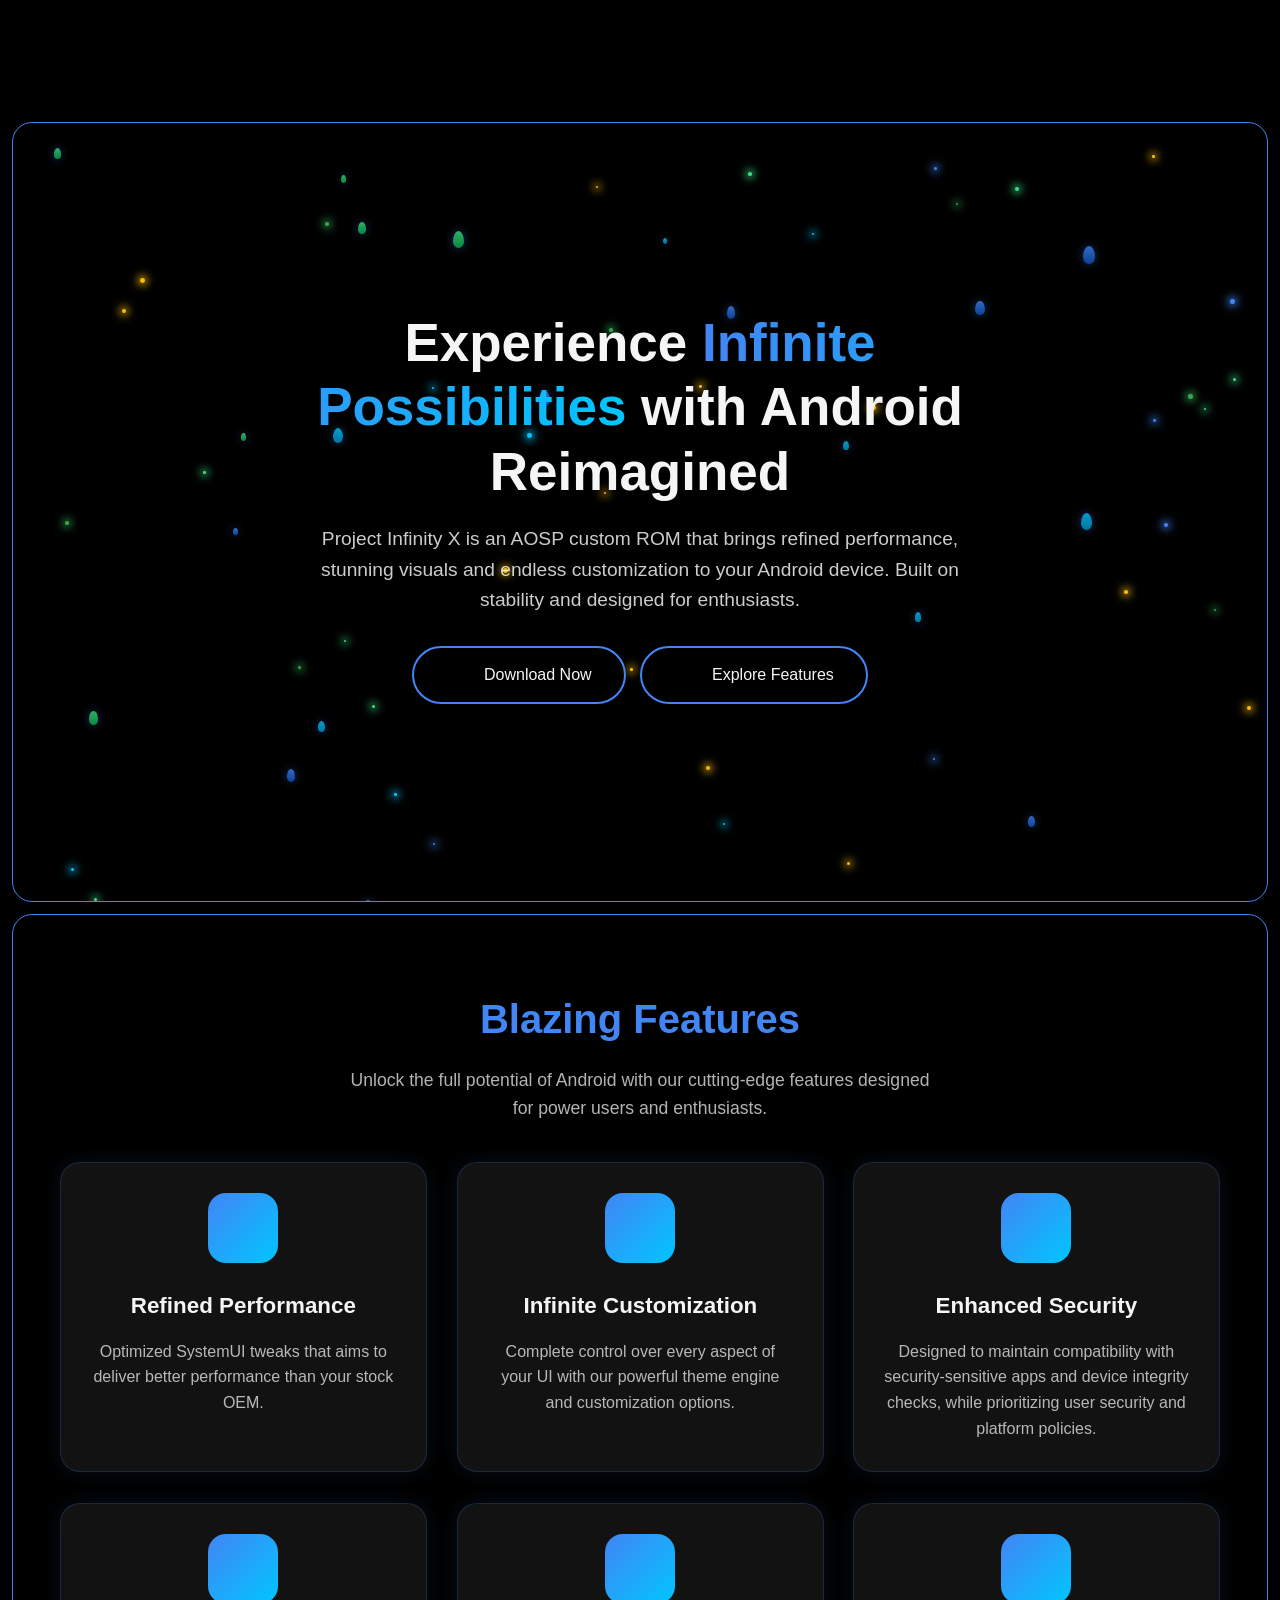
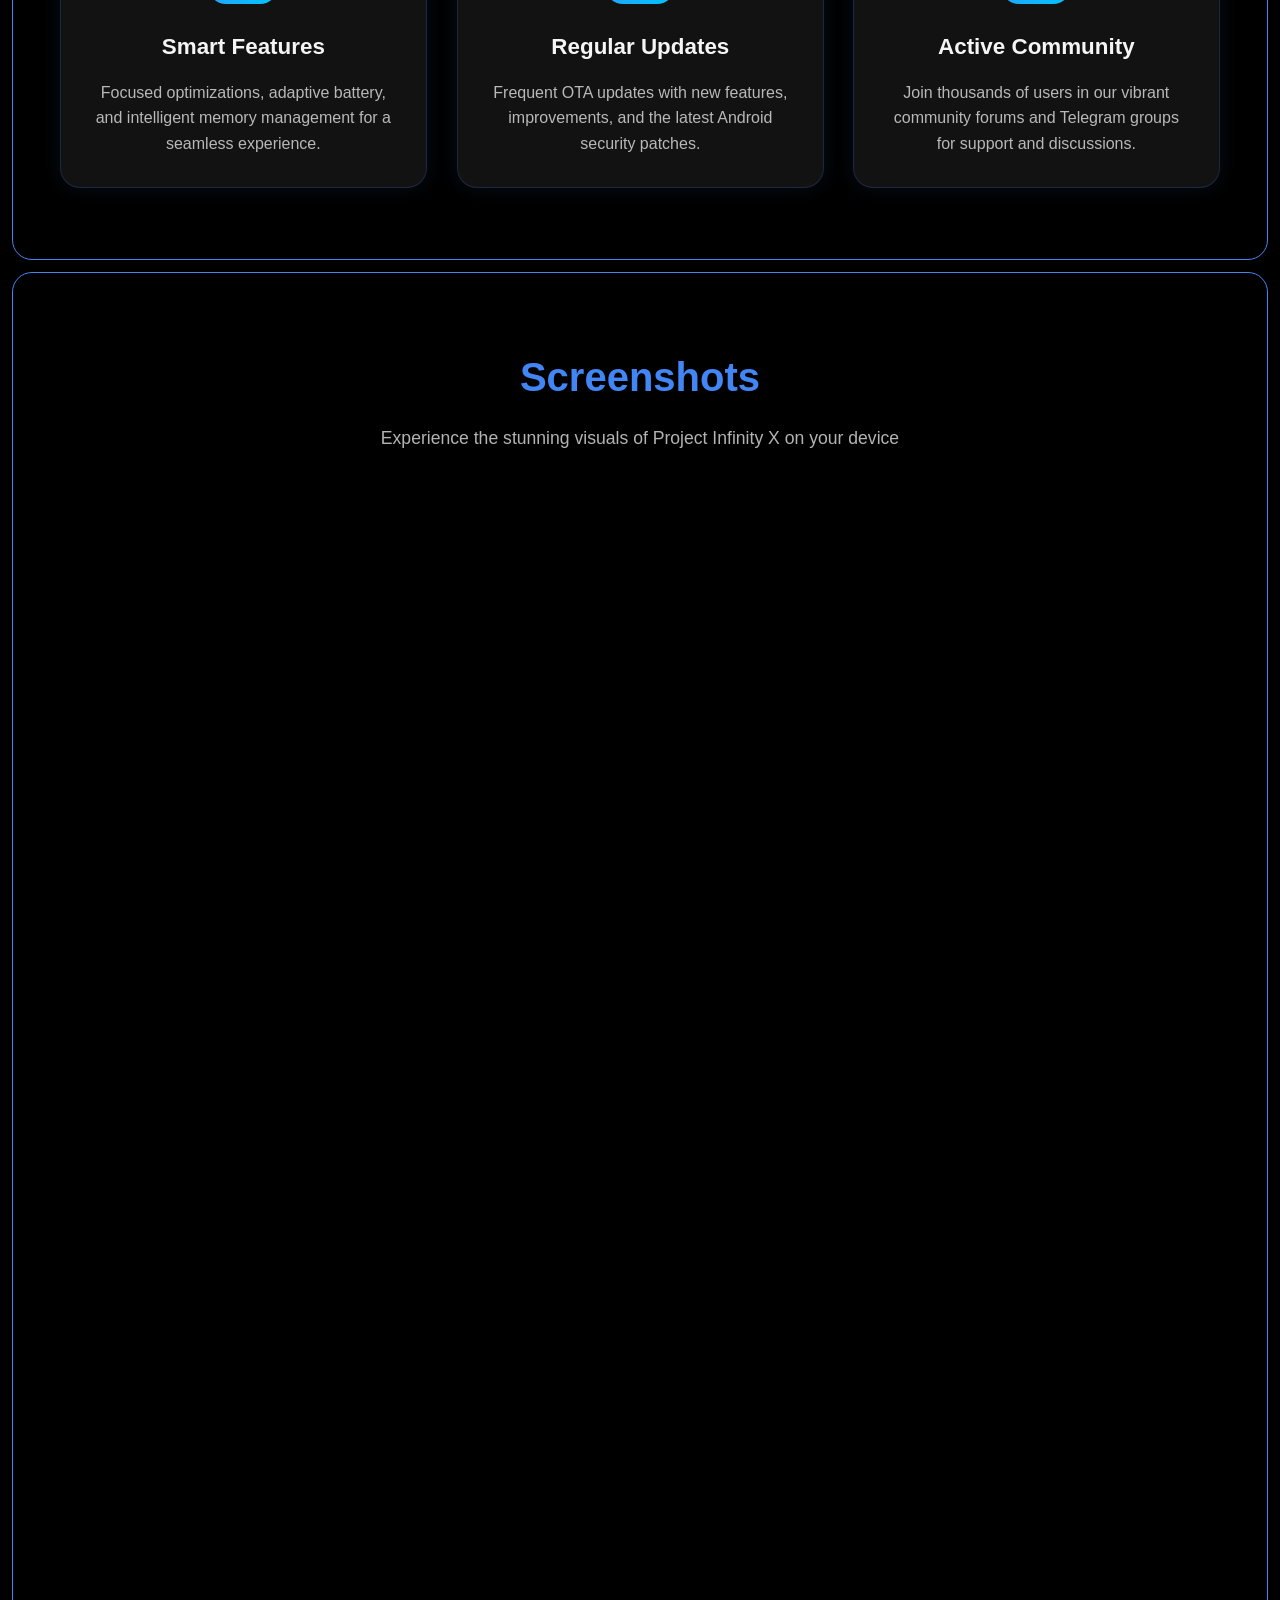
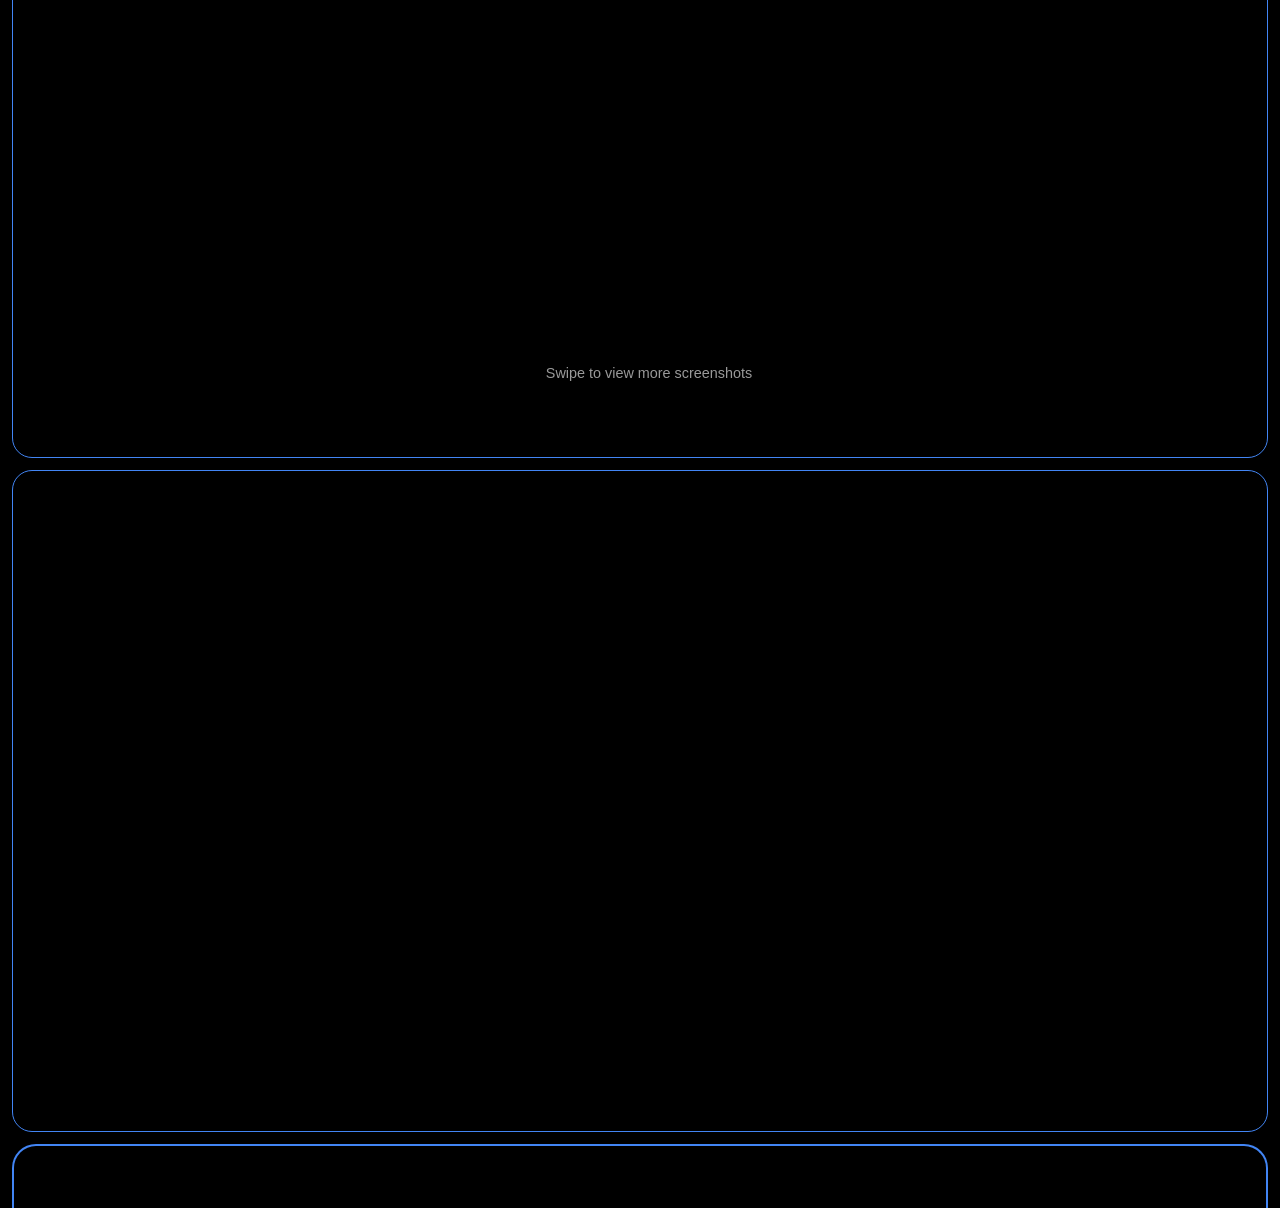
==== commit 48ef9026: "Use common header for all pages" ====
--- a/index.html
+++ b/index.html
@@ -15,6 +15,9 @@
   <!-- Critical above-the-fold CSS inlined to avoid FOUC while keeping full stylesheet async -->
   <link rel="preload" href="assets/css/critical.css" as="style">
   <link rel="stylesheet" href="assets/css/critical.css">
+
+    <link rel="preload" href="assets/css/layout.css" as="style">
+    <link rel="stylesheet" href="assets/css/layout.css">
   
   <link rel="preload" as="font" type="font/woff2" href="assets/vendor/fonts/roboto-400.woff2" crossorigin>
   <link rel="preload" as="font" type="font/woff2" href="assets/vendor/fonts/google-sans-700.woff2" crossorigin fetchpriority="high">
--- a/assets/css/critical.css
+++ b/assets/css/critical.css
@@ -0,0 +1,309 @@
+:root {
+  --primary: #4285f4;
+  --secondary: #00c6ff;
+  --pink: #ff006e;
+  --dark: #1a1a1a;
+  --darker: #121212;
+  --darkest: #0a0a0a;
+  --light: #f5f5f5;
+}
+
+* {
+  margin: 0;
+  padding: 0;
+  box-sizing: border-box;
+}
+
+body {
+  font-family: 'Roboto', system-ui, -apple-system, BlinkMacSystemFont, 'Segoe UI', 'Helvetica Neue', Arial, sans-serif;
+  background: var(--darker);
+  color: var(--light);
+  line-height: 1.6;
+  overflow-x: hidden;
+  position: relative;
+}
+
+header,
+#header-placeholder {
+  min-height: 110px;
+  display: block;
+  contain: layout style;
+}
+
+.mobile-nav-container {
+  min-height: 0;
+  contain: layout style;
+}
+
+@media (max-width: 780px) {
+  header {
+    display: none;
+  }
+  
+  #header-placeholder {
+    min-height: 0;
+  }
+  
+  .mobile-nav-container {
+    min-height: 0;
+  }
+}
+
+.container {
+  max-width: 1200px;
+  margin: 0 auto;
+  padding: 0 20px;
+}
+
+.hero {
+  padding: 100px 0 150px;
+  position: relative;
+  overflow: hidden;
+  min-height: 100vh;
+  display: flex;
+  align-items: center;
+  border-radius: 40px;
+  margin: 20px;
+  background: var(--darkest);
+  box-shadow: 0 20px 50px rgba(0, 0, 0, .5), 0 0 100px rgba(66, 133, 244, .1);
+  contain: layout style paint;
+}
+
+.hero-content {
+  max-width: 650px;
+  margin: 0 auto;
+  text-align: center;
+  z-index: 2;
+  position: relative;
+  contain: layout style paint;
+}
+
+.hero h1 {
+  font-family: 'Google Sans', system-ui, sans-serif;
+  font-size: 3.5rem;
+  font-weight: 700;
+  line-height: 1.15;
+  margin-bottom: 20px;
+  font-size-adjust: .5;
+  contain: layout style paint;
+  content-visibility: auto;
+}
+
+.hero h1 span {
+  background: linear-gradient(to right, var(--primary), var(--secondary));
+  -webkit-background-clip: text;
+  background-clip: text;
+  -webkit-text-fill-color: transparent;
+  will-change: auto;
+}
+
+@media (max-width: 780px) {
+  .hero h1 {
+    font-size: 2.2rem;
+    will-change: auto;
+  }
+  
+  .hero {
+    padding: 60px 0 80px;
+    min-height: 85vh;
+  }
+  
+  .hero-buttons {
+    flex-direction: column;
+    gap: 12px;
+  }
+  
+  .btn {
+    width: 100%;
+    max-width: 280px;
+    justify-content: center;
+  }
+  
+  /* Hide particle containers initially on mobile for faster LCP */
+  .sparkles-container,
+  .droplets-container {
+    opacity: 0;
+    transition: opacity 0.5s ease-in;
+  }
+  
+  .sparkles-container.visible,
+  .droplets-container.visible {
+    opacity: 1;
+  }
+}
+
+.hero p {
+  font-size: 1.2rem;
+  margin: 0 0 30px;
+  color: rgba(255, 255, 255, .8);
+}
+
+.hero-buttons {
+  display: flex;
+  gap: 15px;
+  margin-top: 30px;
+  justify-content: center;
+}
+
+.btn {
+  padding: 14px 32px;
+  border-radius: 30px;
+  font-weight: 500;
+  text-decoration: none;
+  display: inline-flex;
+  align-items: center;
+  gap: 10px;
+  font-size: 1rem;
+}
+
+.btn-primary {
+  background: linear-gradient(to right, var(--primary), var(--secondary));
+  color: #fff;
+  box-shadow: 0 4px 15px rgba(66, 133, 244, .3);
+}
+
+.btn-secondary {
+  background: transparent;
+  color: var(--light);
+  border: 2px solid rgba(255, 255, 255, .2);
+}
+
+.btn i,
+.feature-icon i {
+  width: 1.25em;
+  display: inline-block;
+  text-align: center;
+}
+
+.section-title {
+  text-align: center;
+  margin: 0 0 60px;
+}
+
+.section-title h2 {
+  font-family: 'Google Sans', system-ui, sans-serif;
+  font-size: 2.5rem;
+  color: var(--primary);
+  margin-bottom: 15px;
+}
+
+.section-title p {
+  color: rgba(255, 255, 255, .7);
+  max-width: 600px;
+  margin: 0 auto;
+  font-size: 1.1rem;
+}
+
+.features {
+  padding: 100px 0;
+  background: var(--darkest);
+  position: relative;
+  border-radius: 40px;
+  margin: 30px 20px;
+  overflow: hidden;
+  box-shadow: 0 20px 50px rgba(0, 0, 0, .5), 0 0 100px rgba(66, 133, 244, .1);
+  contain: layout style;
+}
+
+.features-grid {
+  display: grid;
+  grid-template-columns: repeat(auto-fit, minmax(300px, 1fr));
+  gap: 30px;
+}
+
+.feature-card {
+  background: rgba(20, 20, 20, .92);
+  border-radius: 20px;
+  padding: 30px;
+  position: relative;
+  overflow: hidden;
+  border: 1px solid rgba(66, 133, 244, .2);
+  text-align: center;
+  display: flex;
+  flex-direction: column;
+  align-items: center;
+  contain: layout style;
+  min-height: 220px;
+}
+
+.feature-icon {
+  width: 70px;
+  height: 70px;
+  border-radius: 18px;
+  display: flex;
+  align-items: center;
+  justify-content: center;
+  margin-bottom: 25px;
+  font-size: 28px;
+  background: linear-gradient(135deg, var(--primary), var(--secondary));
+  color: #fff;
+}
+
+.feature-card h3 {
+  font-size: 1.4rem;
+  margin-bottom: 15px;
+}
+
+.feature-card p {
+  color: rgba(255, 255, 255, .7);
+  font-size: 1rem;
+}
+
+@media (max-width: 780px) {
+  .features {
+    margin: 0 10px 10px;
+    border-radius: 30px;
+    padding: 40px 0;
+  }
+  
+  .section-title {
+    margin: 0 0 30px;
+  }
+  
+  .features-grid {
+    grid-template-columns: 1fr;
+    gap: 16px;
+  }
+  
+  .feature-card {
+    padding: 22px;
+    border-radius: 18px;
+    margin: 0 auto;
+    max-width: 380px;
+    min-height: 200px;
+  }
+  
+  .feature-card h3 {
+    font-size: 1.25rem;
+  }
+  
+  .feature-card p {
+    font-size: .98rem;
+  }
+}
+
+.screenshots,
+.download {
+  background: var(--darkest);
+  border-radius: 40px;
+  margin: 30px 20px;
+  padding: 80px 0;
+  contain: layout style;
+  content-visibility: auto;
+  contain-intrinsic-size: auto 800px;
+}
+
+/* Desktop-specific optimizations */
+@media (min-width: 781px) {
+  .hero h1 {
+    /* Ensure desktop hero heading renders immediately */
+    will-change: auto;
+  }
+  
+  /* Optimize particle containers on desktop */
+  .sparkles-container,
+  .droplets-container {
+    will-change: auto;
+    contain: layout style;
+  }
+}
--- a/assets/css/critical.css
+++ b/assets/css/critical.css
@@ -0,0 +1,309 @@
+:root {
+  --primary: #4285f4;
+  --secondary: #00c6ff;
+  --pink: #ff006e;
+  --dark: #1a1a1a;
+  --darker: #121212;
+  --darkest: #0a0a0a;
+  --light: #f5f5f5;
+}
+
+* {
+  margin: 0;
+  padding: 0;
+  box-sizing: border-box;
+}
+
+body {
+  font-family: 'Roboto', system-ui, -apple-system, BlinkMacSystemFont, 'Segoe UI', 'Helvetica Neue', Arial, sans-serif;
+  background: var(--darker);
+  color: var(--light);
+  line-height: 1.6;
+  overflow-x: hidden;
+  position: relative;
+}
+
+header,
+#header-placeholder {
+  min-height: 110px;
+  display: block;
+  contain: layout style;
+}
+
+.mobile-nav-container {
+  min-height: 0;
+  contain: layout style;
+}
+
+@media (max-width: 780px) {
+  header {
+    display: none;
+  }
+  
+  #header-placeholder {
+    min-height: 0;
+  }
+  
+  .mobile-nav-container {
+    min-height: 0;
+  }
+}
+
+.container {
+  max-width: 1200px;
+  margin: 0 auto;
+  padding: 0 20px;
+}
+
+.hero {
+  padding: 100px 0 150px;
+  position: relative;
+  overflow: hidden;
+  min-height: 100vh;
+  display: flex;
+  align-items: center;
+  border-radius: 40px;
+  margin: 20px;
+  background: var(--darkest);
+  box-shadow: 0 20px 50px rgba(0, 0, 0, .5), 0 0 100px rgba(66, 133, 244, .1);
+  contain: layout style paint;
+}
+
+.hero-content {
+  max-width: 650px;
+  margin: 0 auto;
+  text-align: center;
+  z-index: 2;
+  position: relative;
+  contain: layout style paint;
+}
+
+.hero h1 {
+  font-family: 'Google Sans', system-ui, sans-serif;
+  font-size: 3.5rem;
+  font-weight: 700;
+  line-height: 1.15;
+  margin-bottom: 20px;
+  font-size-adjust: .5;
+  contain: layout style paint;
+  content-visibility: auto;
+}
+
+.hero h1 span {
+  background: linear-gradient(to right, var(--primary), var(--secondary));
+  -webkit-background-clip: text;
+  background-clip: text;
+  -webkit-text-fill-color: transparent;
+  will-change: auto;
+}
+
+@media (max-width: 780px) {
+  .hero h1 {
+    font-size: 2.2rem;
+    will-change: auto;
+  }
+  
+  .hero {
+    padding: 60px 0 80px;
+    min-height: 85vh;
+  }
+  
+  .hero-buttons {
+    flex-direction: column;
+    gap: 12px;
+  }
+  
+  .btn {
+    width: 100%;
+    max-width: 280px;
+    justify-content: center;
+  }
+  
+  /* Hide particle containers initially on mobile for faster LCP */
+  .sparkles-container,
+  .droplets-container {
+    opacity: 0;
+    transition: opacity 0.5s ease-in;
+  }
+  
+  .sparkles-container.visible,
+  .droplets-container.visible {
+    opacity: 1;
+  }
+}
+
+.hero p {
+  font-size: 1.2rem;
+  margin: 0 0 30px;
+  color: rgba(255, 255, 255, .8);
+}
+
+.hero-buttons {
+  display: flex;
+  gap: 15px;
+  margin-top: 30px;
+  justify-content: center;
+}
+
+.btn {
+  padding: 14px 32px;
+  border-radius: 30px;
+  font-weight: 500;
+  text-decoration: none;
+  display: inline-flex;
+  align-items: center;
+  gap: 10px;
+  font-size: 1rem;
+}
+
+.btn-primary {
+  background: linear-gradient(to right, var(--primary), var(--secondary));
+  color: #fff;
+  box-shadow: 0 4px 15px rgba(66, 133, 244, .3);
+}
+
+.btn-secondary {
+  background: transparent;
+  color: var(--light);
+  border: 2px solid rgba(255, 255, 255, .2);
+}
+
+.btn i,
+.feature-icon i {
+  width: 1.25em;
+  display: inline-block;
+  text-align: center;
+}
+
+.section-title {
+  text-align: center;
+  margin: 0 0 60px;
+}
+
+.section-title h2 {
+  font-family: 'Google Sans', system-ui, sans-serif;
+  font-size: 2.5rem;
+  color: var(--primary);
+  margin-bottom: 15px;
+}
+
+.section-title p {
+  color: rgba(255, 255, 255, .7);
+  max-width: 600px;
+  margin: 0 auto;
+  font-size: 1.1rem;
+}
+
+.features {
+  padding: 100px 0;
+  background: var(--darkest);
+  position: relative;
+  border-radius: 40px;
+  margin: 30px 20px;
+  overflow: hidden;
+  box-shadow: 0 20px 50px rgba(0, 0, 0, .5), 0 0 100px rgba(66, 133, 244, .1);
+  contain: layout style;
+}
+
+.features-grid {
+  display: grid;
+  grid-template-columns: repeat(auto-fit, minmax(300px, 1fr));
+  gap: 30px;
+}
+
+.feature-card {
+  background: rgba(20, 20, 20, .92);
+  border-radius: 20px;
+  padding: 30px;
+  position: relative;
+  overflow: hidden;
+  border: 1px solid rgba(66, 133, 244, .2);
+  text-align: center;
+  display: flex;
+  flex-direction: column;
+  align-items: center;
+  contain: layout style;
+  min-height: 220px;
+}
+
+.feature-icon {
+  width: 70px;
+  height: 70px;
+  border-radius: 18px;
+  display: flex;
+  align-items: center;
+  justify-content: center;
+  margin-bottom: 25px;
+  font-size: 28px;
+  background: linear-gradient(135deg, var(--primary), var(--secondary));
+  color: #fff;
+}
+
+.feature-card h3 {
+  font-size: 1.4rem;
+  margin-bottom: 15px;
+}
+
+.feature-card p {
+  color: rgba(255, 255, 255, .7);
+  font-size: 1rem;
+}
+
+@media (max-width: 780px) {
+  .features {
+    margin: 0 10px 10px;
+    border-radius: 30px;
+    padding: 40px 0;
+  }
+  
+  .section-title {
+    margin: 0 0 30px;
+  }
+  
+  .features-grid {
+    grid-template-columns: 1fr;
+    gap: 16px;
+  }
+  
+  .feature-card {
+    padding: 22px;
+    border-radius: 18px;
+    margin: 0 auto;
+    max-width: 380px;
+    min-height: 200px;
+  }
+  
+  .feature-card h3 {
+    font-size: 1.25rem;
+  }
+  
+  .feature-card p {
+    font-size: .98rem;
+  }
+}
+
+.screenshots,
+.download {
+  background: var(--darkest);
+  border-radius: 40px;
+  margin: 30px 20px;
+  padding: 80px 0;
+  contain: layout style;
+  content-visibility: auto;
+  contain-intrinsic-size: auto 800px;
+}
+
+/* Desktop-specific optimizations */
+@media (min-width: 781px) {
+  .hero h1 {
+    /* Ensure desktop hero heading renders immediately */
+    will-change: auto;
+  }
+  
+  /* Optimize particle containers on desktop */
+  .sparkles-container,
+  .droplets-container {
+    will-change: auto;
+    contain: layout style;
+  }
+}
--- a/assets/css/layout.css
+++ b/assets/css/layout.css
@@ -0,0 +1,339 @@
+/* Common header style */
+@keyframes projectTitleShift {
+  0% { background-position: 0% 50%; }
+  50% { background-position: 100% 50%; }
+  100% { background-position: 0% 50%; }
+}
+
+header,
+#header-placeholder {
+  min-height: 110px;
+  display: block;
+  contain: layout style;
+}
+
+header {
+  padding: 30px 0;
+  position: relative;
+  z-index: 10;
+}
+
+#header-placeholder .container {
+  width: 100%;
+  max-width: 1200px;
+  margin: 0 auto;
+  padding: 0 20px;
+}
+
+.navbar {
+  display: flex;
+  justify-content: space-between;
+  align-items: center;
+}
+
+.logo {
+  display: flex;
+  align-items: center;
+  gap: 15px;
+}
+
+.logo-icon {
+  width: 50px;
+  height: 50px;
+  background: linear-gradient(135deg, var(--primary), var(--secondary));
+  border-radius: 12px;
+  display: flex;
+  align-items: center;
+  justify-content: center;
+  position: relative;
+  overflow: hidden;
+  animation: none;
+  box-shadow: none;
+  will-change: auto;
+}
+
+.logo-icon i {
+  font-size: 24px;
+  color: white;
+}
+
+.logo-text {
+  font-family: 'Google Sans', sans-serif;
+  font-weight: 700;
+  font-size: 24px;
+  background: linear-gradient(90deg, #81d4fa, #4fc3f7, #1e88e5, #90caf9);
+  background-size: 260% 100%;
+  -webkit-background-clip: text;
+  background-clip: text;
+  -webkit-text-fill-color: transparent;
+  color: transparent;
+  animation: projectTitleShift 2.2s ease-in-out infinite;
+  will-change: background-position;
+  letter-spacing: -0.5px;
+}
+
+.nav-links {
+  display: flex;
+  gap: 30px;
+}
+
+.nav-links a {
+  color: var(--light);
+  text-decoration: none;
+  font-weight: 500;
+  position: relative;
+  padding: 5px 0;
+  transition: color 0.3s ease;
+  will-change: color, width;
+}
+
+.nav-links a::after {
+  content: '';
+  position: absolute;
+  bottom: 0;
+  left: 0;
+  width: 0;
+  height: 2px;
+  background: var(--primary);
+  transition: width 0.3s ease;
+  will-change: width;
+}
+
+.nav-links a:hover {
+  color: var(--primary);
+}
+
+.nav-links a:hover::after {
+  width: 100%;
+}
+
+.nav-cta {
+  background: linear-gradient(to right, var(--primary), var(--secondary));
+  color: white;
+  padding: 10px 25px;
+  border-radius: 30px;
+  font-weight: 500;
+  text-decoration: none;
+  transition: transform 0.3s ease, box-shadow 0.3s ease;
+  box-shadow: 0 4px 15px rgba(66, 133, 244, 0.3);
+  will-change: transform, box-shadow;
+}
+
+.nav-cta:hover {
+  transform: translateY(-3px);
+  box-shadow: 0 6px 20px rgba(66, 133, 244, 0.4);
+}
+
+/* Mobile navigation */
+.mobile-nav-container {
+  display: none;
+  position: relative;
+  z-index: 100;
+  contain: layout style;
+  min-height: 0;
+}
+
+.mobile-top-bar {
+  display: flex;
+  justify-content: space-between;
+  align-items: center;
+  padding: 12px 0;
+  gap: 6px;
+}
+
+.mobile-project-link {
+  flex: 1;
+  display: flex;
+  align-items: center;
+  justify-content: center;
+  text-decoration: none;
+  min-width: 0;
+}
+
+.mobile-nav-container .container > a {
+  display: flex;
+  justify-content: center;
+}
+
+.mobile-logo {
+  width: 44px;
+  height: 44px;
+  background: transparent;
+  border: 2px solid var(--primary);
+  border-radius: 50%;
+  display: flex;
+  align-items: center;
+  justify-content: center;
+  animation: none;
+  box-shadow: none;
+  will-change: auto;
+}
+
+.mobile-logo i {
+  font-size: 20px;
+  color: var(--primary);
+}
+
+.mobile-menu-toggle {
+  width: 44px;
+  height: 44px;
+  border-radius: 50%;
+  background: transparent;
+  border: 2px solid var(--primary);
+  display: flex;
+  align-items: center;
+  justify-content: center;
+  cursor: pointer;
+  transition: all 0.3s ease;
+  will-change: border-color, transform;
+}
+
+.mobile-menu-toggle:hover {
+  background: transparent;
+}
+
+.mobile-menu-toggle i {
+  font-size: 22px;
+  color: var(--primary);
+}
+
+.mobile-project-name {
+  font-family: 'Google Sans', sans-serif;
+  font-weight: 700;
+  font-size: 1.8rem;
+  text-align: center;
+  margin: 0;
+  display: inline-flex;
+  align-items: center;
+  justify-content: center;
+  border: 2px solid var(--primary);
+  border-radius: 999px;
+  padding: 8px 20px;
+  background: linear-gradient(90deg, #81d4fa, #4fc3f7, #1e88e5, #90caf9);
+  background-size: 260% 100%;
+  -webkit-background-clip: text;
+  background-clip: text;
+  -webkit-text-fill-color: transparent;
+  color: transparent;
+  animation: projectTitleShift 2.2s ease-in-out infinite;
+  letter-spacing: -0.5px;
+  line-height: 1.05;
+  white-space: nowrap;
+  max-width: 100%;
+  overflow: hidden;
+  text-overflow: ellipsis;
+  contain: layout style;
+  min-height: 2.5rem;
+  will-change: background-position;
+}
+
+.mobile-nav-links {
+  display: none;
+  flex-direction: column;
+  background: rgba(0, 0, 0, 0.95);
+  border-radius: 15px;
+  padding: 15px;
+  margin: 8px 0 15px 0;
+  position: relative;
+  z-index: 999;
+  border: 1px solid rgba(79, 195, 247, 0.5);
+  box-shadow: 0 10px 30px rgba(0, 0, 0, 0.5);
+  contain: layout style;
+  will-change: transform, opacity;
+}
+
+.mobile-nav-links.active {
+  display: flex;
+}
+
+.mobile-nav-links a {
+  padding: 12px 16px;
+  color: var(--light);
+  text-decoration: none;
+  font-weight: 500;
+  border-radius: 10px;
+  margin-bottom: 6px;
+  transition: all 0.3s ease;
+  display: flex;
+  align-items: center;
+  gap: 12px;
+  will-change: background, color;
+}
+
+.mobile-nav-links a i {
+  width: 20px;
+  text-align: center;
+}
+
+.mobile-nav-links a:last-child {
+  margin-bottom: 0;
+}
+
+.mobile-nav-links a:hover {
+  background: rgba(255, 255, 255, 0.1);
+  color: var(--primary);
+}
+
+@media (max-width: 780px) {
+  header {
+    display: none;
+  }
+
+  #header-placeholder {
+    min-height: 0;
+  }
+
+  .mobile-nav-container {
+    min-height: 0;
+  }
+}
+
+@media (min-width: 781px) {
+  .navbar {
+    border: 2px solid var(--primary);
+    border-radius: 999px;
+    padding: 12px 22px;
+    background: #000;
+  }
+
+  .logo-icon {
+    display: none;
+  }
+
+  .logo {
+    gap: 0;
+  }
+}
+
+@media (max-width: 768px) {
+  .navbar,
+  .logo-text {
+    display: none;
+  }
+
+  .mobile-nav-container {
+    display: block;
+  }
+
+  .nav-cta {
+    display: none;
+  }
+
+  .mobile-project-name {
+    font-size: clamp(1.2rem, 4.4vw, 1.5rem);
+  }
+}
+
+@media (max-width: 480px) {
+  .mobile-project-name {
+    font-size: 1.5rem;
+  }
+}
+
+@media (prefers-reduced-motion: reduce) {
+  .logo-text,
+  .mobile-project-name {
+    animation: none;
+    background-position: 50% 50%;
+  }
+}
--- a/assets/css/layout.css
+++ b/assets/css/layout.css
@@ -0,0 +1,339 @@
+/* Common header style */
+@keyframes projectTitleShift {
+  0% { background-position: 0% 50%; }
+  50% { background-position: 100% 50%; }
+  100% { background-position: 0% 50%; }
+}
+
+header,
+#header-placeholder {
+  min-height: 110px;
+  display: block;
+  contain: layout style;
+}
+
+header {
+  padding: 30px 0;
+  position: relative;
+  z-index: 10;
+}
+
+#header-placeholder .container {
+  width: 100%;
+  max-width: 1200px;
+  margin: 0 auto;
+  padding: 0 20px;
+}
+
+.navbar {
+  display: flex;
+  justify-content: space-between;
+  align-items: center;
+}
+
+.logo {
+  display: flex;
+  align-items: center;
+  gap: 15px;
+}
+
+.logo-icon {
+  width: 50px;
+  height: 50px;
+  background: linear-gradient(135deg, var(--primary), var(--secondary));
+  border-radius: 12px;
+  display: flex;
+  align-items: center;
+  justify-content: center;
+  position: relative;
+  overflow: hidden;
+  animation: none;
+  box-shadow: none;
+  will-change: auto;
+}
+
+.logo-icon i {
+  font-size: 24px;
+  color: white;
+}
+
+.logo-text {
+  font-family: 'Google Sans', sans-serif;
+  font-weight: 700;
+  font-size: 24px;
+  background: linear-gradient(90deg, #81d4fa, #4fc3f7, #1e88e5, #90caf9);
+  background-size: 260% 100%;
+  -webkit-background-clip: text;
+  background-clip: text;
+  -webkit-text-fill-color: transparent;
+  color: transparent;
+  animation: projectTitleShift 2.2s ease-in-out infinite;
+  will-change: background-position;
+  letter-spacing: -0.5px;
+}
+
+.nav-links {
+  display: flex;
+  gap: 30px;
+}
+
+.nav-links a {
+  color: var(--light);
+  text-decoration: none;
+  font-weight: 500;
+  position: relative;
+  padding: 5px 0;
+  transition: color 0.3s ease;
+  will-change: color, width;
+}
+
+.nav-links a::after {
+  content: '';
+  position: absolute;
+  bottom: 0;
+  left: 0;
+  width: 0;
+  height: 2px;
+  background: var(--primary);
+  transition: width 0.3s ease;
+  will-change: width;
+}
+
+.nav-links a:hover {
+  color: var(--primary);
+}
+
+.nav-links a:hover::after {
+  width: 100%;
+}
+
+.nav-cta {
+  background: linear-gradient(to right, var(--primary), var(--secondary));
+  color: white;
+  padding: 10px 25px;
+  border-radius: 30px;
+  font-weight: 500;
+  text-decoration: none;
+  transition: transform 0.3s ease, box-shadow 0.3s ease;
+  box-shadow: 0 4px 15px rgba(66, 133, 244, 0.3);
+  will-change: transform, box-shadow;
+}
+
+.nav-cta:hover {
+  transform: translateY(-3px);
+  box-shadow: 0 6px 20px rgba(66, 133, 244, 0.4);
+}
+
+/* Mobile navigation */
+.mobile-nav-container {
+  display: none;
+  position: relative;
+  z-index: 100;
+  contain: layout style;
+  min-height: 0;
+}
+
+.mobile-top-bar {
+  display: flex;
+  justify-content: space-between;
+  align-items: center;
+  padding: 12px 0;
+  gap: 6px;
+}
+
+.mobile-project-link {
+  flex: 1;
+  display: flex;
+  align-items: center;
+  justify-content: center;
+  text-decoration: none;
+  min-width: 0;
+}
+
+.mobile-nav-container .container > a {
+  display: flex;
+  justify-content: center;
+}
+
+.mobile-logo {
+  width: 44px;
+  height: 44px;
+  background: transparent;
+  border: 2px solid var(--primary);
+  border-radius: 50%;
+  display: flex;
+  align-items: center;
+  justify-content: center;
+  animation: none;
+  box-shadow: none;
+  will-change: auto;
+}
+
+.mobile-logo i {
+  font-size: 20px;
+  color: var(--primary);
+}
+
+.mobile-menu-toggle {
+  width: 44px;
+  height: 44px;
+  border-radius: 50%;
+  background: transparent;
+  border: 2px solid var(--primary);
+  display: flex;
+  align-items: center;
+  justify-content: center;
+  cursor: pointer;
+  transition: all 0.3s ease;
+  will-change: border-color, transform;
+}
+
+.mobile-menu-toggle:hover {
+  background: transparent;
+}
+
+.mobile-menu-toggle i {
+  font-size: 22px;
+  color: var(--primary);
+}
+
+.mobile-project-name {
+  font-family: 'Google Sans', sans-serif;
+  font-weight: 700;
+  font-size: 1.8rem;
+  text-align: center;
+  margin: 0;
+  display: inline-flex;
+  align-items: center;
+  justify-content: center;
+  border: 2px solid var(--primary);
+  border-radius: 999px;
+  padding: 8px 20px;
+  background: linear-gradient(90deg, #81d4fa, #4fc3f7, #1e88e5, #90caf9);
+  background-size: 260% 100%;
+  -webkit-background-clip: text;
+  background-clip: text;
+  -webkit-text-fill-color: transparent;
+  color: transparent;
+  animation: projectTitleShift 2.2s ease-in-out infinite;
+  letter-spacing: -0.5px;
+  line-height: 1.05;
+  white-space: nowrap;
+  max-width: 100%;
+  overflow: hidden;
+  text-overflow: ellipsis;
+  contain: layout style;
+  min-height: 2.5rem;
+  will-change: background-position;
+}
+
+.mobile-nav-links {
+  display: none;
+  flex-direction: column;
+  background: rgba(0, 0, 0, 0.95);
+  border-radius: 15px;
+  padding: 15px;
+  margin: 8px 0 15px 0;
+  position: relative;
+  z-index: 999;
+  border: 1px solid rgba(79, 195, 247, 0.5);
+  box-shadow: 0 10px 30px rgba(0, 0, 0, 0.5);
+  contain: layout style;
+  will-change: transform, opacity;
+}
+
+.mobile-nav-links.active {
+  display: flex;
+}
+
+.mobile-nav-links a {
+  padding: 12px 16px;
+  color: var(--light);
+  text-decoration: none;
+  font-weight: 500;
+  border-radius: 10px;
+  margin-bottom: 6px;
+  transition: all 0.3s ease;
+  display: flex;
+  align-items: center;
+  gap: 12px;
+  will-change: background, color;
+}
+
+.mobile-nav-links a i {
+  width: 20px;
+  text-align: center;
+}
+
+.mobile-nav-links a:last-child {
+  margin-bottom: 0;
+}
+
+.mobile-nav-links a:hover {
+  background: rgba(255, 255, 255, 0.1);
+  color: var(--primary);
+}
+
+@media (max-width: 780px) {
+  header {
+    display: none;
+  }
+
+  #header-placeholder {
+    min-height: 0;
+  }
+
+  .mobile-nav-container {
+    min-height: 0;
+  }
+}
+
+@media (min-width: 781px) {
+  .navbar {
+    border: 2px solid var(--primary);
+    border-radius: 999px;
+    padding: 12px 22px;
+    background: #000;
+  }
+
+  .logo-icon {
+    display: none;
+  }
+
+  .logo {
+    gap: 0;
+  }
+}
+
+@media (max-width: 768px) {
+  .navbar,
+  .logo-text {
+    display: none;
+  }
+
+  .mobile-nav-container {
+    display: block;
+  }
+
+  .nav-cta {
+    display: none;
+  }
+
+  .mobile-project-name {
+    font-size: clamp(1.2rem, 4.4vw, 1.5rem);
+  }
+}
+
+@media (max-width: 480px) {
+  .mobile-project-name {
+    font-size: 1.5rem;
+  }
+}
+
+@media (prefers-reduced-motion: reduce) {
+  .logo-text,
+  .mobile-project-name {
+    animation: none;
+    background-position: 50% 50%;
+  }
+}
--- a/assets/css/main.css
+++ b/assets/css/main.css
@@ -78,122 +78,6 @@
 }
 .section-title h2 {
     color: var(--primary);
-}
-
-/* Header Styles */
-header {
-    padding: 30px 0;
-    position: relative;
-    z-index: 10;
-}
-
-/* Reserve space for header when injected via templating to avoid CLS */
-#header-placeholder { min-height: 110px; display: block; contain: layout style; }
-
-/* Mobile navigation height consistency */
-@media (max-width: 780px) {
-    #header-placeholder {
-        min-height: 140px;
-    }
-}
-
-.navbar {
-    display: flex;
-    justify-content: space-between;
-    align-items: center;
-}
-
-.logo {
-    display: flex;
-    align-items: center;
-    gap: 15px;
-}
-
-.logo-icon {
-    width: 50px;
-    height: 50px;
-    background: linear-gradient(135deg, var(--primary), var(--secondary));
-    border-radius: 12px;
-    display: flex;
-    align-items: center;
-    justify-content: center;
-    position: relative;
-    overflow: hidden;
-    animation: none;
-    box-shadow: none;
-    will-change: auto;
-}
-
-.logo-icon i {
-    font-size: 24px;
-    color: white;
-}
-
-.logo-text {
-    font-family: 'Google Sans', sans-serif;
-    font-weight: 700;
-    font-size: 24px;
-    background: linear-gradient(90deg, #81d4fa, #4fc3f7, #1e88e5, #90caf9);
-    background-size: 260% 100%;
-    -webkit-background-clip: text;
-    background-clip: text;
-    -webkit-text-fill-color: transparent;
-    color: transparent;
-    animation: projectTitleShift 2.2s ease-in-out infinite;
-    will-change: background-position;
-    letter-spacing: -0.5px;
-}
-
-.nav-links {
-    display: flex;
-    gap: 30px;
-}
-
-.nav-links a {
-    color: var(--light);
-    text-decoration: none;
-    font-weight: 500;
-    position: relative;
-    padding: 5px 0;
-    transition: color 0.3s ease;
-    will-change: color, width;
-}
-
-.nav-links a::after {
-    content: '';
-    position: absolute;
-    bottom: 0;
-    left: 0;
-    width: 0;
-    height: 2px;
-    background: var(--primary);
-    transition: width 0.3s ease;
-    will-change: width;
-}
-
-.nav-links a:hover {
-    color: var(--primary);
-}
-
-.nav-links a:hover::after {
-    width: 100%;
-}
-
-.nav-cta {
-    background: linear-gradient(to right, var(--primary), var(--secondary));
-    color: white;
-    padding: 10px 25px;
-    border-radius: 30px;
-    font-weight: 500;
-    text-decoration: none;
-    transition: transform 0.3s ease, box-shadow 0.3s ease;
-    box-shadow: 0 4px 15px rgba(66, 133, 244, 0.3);
-    will-change: transform, box-shadow;
-}
-
-.nav-cta:hover {
-    transform: translateY(-3px);
-    box-shadow: 0 6px 20px rgba(66, 133, 244, 0.4);
 }
 
 /* Hero Section - Optimized for Mobile */
@@ -900,136 +784,6 @@
     }
 }
 
-@keyframes projectTitleShift {
-    0% { background-position: 0% 50%; }
-    50% { background-position: 100% 50%; }
-    100% { background-position: 0% 50%; }
-}
-
-/* MOBILE NAVIGATION */
-.mobile-nav-container {
-    display: none;
-    position: relative;
-    z-index: 100;
-    contain: layout style;
-    min-height: 140px;
-}
-
-.mobile-top-bar {
-    display: flex;
-    justify-content: space-between;
-    align-items: center;
-    padding: 12px 0;
-}
-
-.mobile-logo {
-    width: 40px;
-    height: 40px;
-    background: linear-gradient(135deg, var(--primary), var(--secondary));
-    border-radius: 10px;
-    display: flex;
-    align-items: center;
-    justify-content: center;
-    animation: none;
-    box-shadow: none;
-    will-change: auto;
-}
-
-.mobile-logo i {
-    font-size: 18px;
-    color: white;
-}
-
-.mobile-menu-toggle {
-    width: 40px;
-    height: 40px;
-    border-radius: 10px;
-    background: linear-gradient(135deg, var(--primary), var(--secondary));
-    display: flex;
-    align-items: center;
-    justify-content: center;
-    cursor: pointer;
-    transition: all 0.3s ease;
-    will-change: background, transform;
-}
-
-.mobile-menu-toggle:hover {
-    background: rgba(255, 255, 255, 0.1);
-}
-
-.mobile-menu-toggle i {
-    font-size: 20px;
-    color: white;
-}
-
-.mobile-project-name {
-    font-family: 'Google Sans', sans-serif;
-    font-weight: 700;
-    font-size: 1.8rem;
-    text-align: center;
-    margin: 0;
-    padding: 8px 0;
-    background: linear-gradient(90deg, #81d4fa, #4fc3f7, #1e88e5, #90caf9);
-    background-size: 260% 100%;
-    -webkit-background-clip: text;
-    background-clip: text;
-    -webkit-text-fill-color: transparent;
-    color: transparent;
-    animation: projectTitleShift 2.2s ease-in-out infinite;
-    letter-spacing: -0.5px;
-    contain: layout style;
-    min-height: 2.5rem;
-    will-change: background-position;
-}
-
-/* Mobile nav links */
-.mobile-nav-links {
-    display: none;
-    flex-direction: column;
-    background: rgba(0, 0, 0, 0.95);
-    border-radius: 15px;
-    padding: 15px;
-    margin: 8px 0 15px 0;
-    position: relative;
-    z-index: 999;
-    border: 1px solid rgba(79, 195, 247, 0.5);
-    box-shadow: 0 10px 30px rgba(0, 0, 0, 0.5);
-    contain: layout style;
-    will-change: transform, opacity;
-}
-
-.mobile-nav-links.active {
-    display: flex;
-}
-
-.mobile-nav-links a {
-    padding: 12px 16px;
-    color: var(--light);
-    text-decoration: none;
-    font-weight: 500;
-    border-radius: 10px;
-    margin-bottom: 6px;
-    transition: all 0.3s ease;
-    display: flex;
-    align-items: center;
-    gap: 12px;
-    will-change: background, color;
-}
-
-.mobile-nav-links a i {
-    width: 20px;
-    text-align: center;
-}
-
-.mobile-nav-links a:last-child {
-    margin-bottom: 0;
-}
-
-.mobile-nav-links a:hover {
-    background: rgba(255, 255, 255, 0.1);
-    color: var(--primary);
-}
-
 @media (min-width: 769px) {
     .page-home {
         background: #000;
@@ -1086,23 +840,6 @@
     }
 }
 
-@media (min-width: 781px) {
-    .navbar {
-        border: 2px solid var(--primary);
-        border-radius: 999px;
-        padding: 12px 22px;
-        background: #000;
-    }
-
-    .logo-icon {
-        display: none;
-    }
-
-    .logo {
-        gap: 0;
-    }
-}
-
 /* Responsive */
 @media (max-width: 1200px) {
   .hero { padding:80px 0 100px; }
@@ -1112,16 +849,6 @@
 }
 
 @media (max-width: 768px) {
-    /* Mobile navigation */
-    .navbar,
-    .logo-text {
-        display: none;
-    }
-
-    .mobile-nav-container {
-        display: block;
-    }
-
 .hero {
 margin: 0 10px 10px 10px;
 border-radius: 30px;
@@ -1140,10 +867,6 @@
         margin-bottom: 25px;
     }
 
-    .nav-cta {
-        display: none;
-    }
-
     .screenshots .swiper-pagination {
         display: none !important;
     }
@@ -1165,10 +888,6 @@
 
     .swiper-slide {
         width: 220px;
-    }
-
-    .mobile-project-name {
-        font-size: 1.6rem;
     }
 
     .feedback-cards {
@@ -1220,29 +939,6 @@
     /* Home page: mobile outline layout */
     .page-home {
         background: #000;
-    }
-
-    .page-home .mobile-nav-container .container > a {
-        display: flex;
-        justify-content: center;
-    }
-
-    .page-home .mobile-project-name {
-        display: inline-flex;
-        align-items: center;
-        justify-content: center;
-        border: 2px solid var(--primary);
-        border-radius: 999px;
-        padding: 6px 18px;
-        margin: 6px auto 12px;
-        background: linear-gradient(90deg, #81d4fa, #4fc3f7, #1e88e5, #90caf9);
-        background-size: 260% 100%;
-        -webkit-background-clip: text;
-        background-clip: text;
-        -webkit-text-fill-color: transparent;
-        color: transparent;
-        animation: projectTitleShift 2.2s ease-in-out infinite;
-        will-change: background-position;
     }
 
     .page-home .hero,
@@ -1326,14 +1022,6 @@
     }
 }
 
-@media (prefers-reduced-motion: reduce) {
-    .logo-text,
-    .mobile-project-name {
-        animation: none;
-        background-position: 50% 50%;
-    }
-}
-
 @media (max-width: 480px) {
     .swiper-slide {
         height: 475px;
@@ -1354,10 +1042,6 @@
 
     .features-grid { grid-template-columns: 1fr; gap: 14px; }
     .feature-card { padding: 20px; }
-
-    .mobile-project-name {
-        font-size: 1.5rem;
-    }
 
     .hero {
         padding: 15px 0 60px;
@@ -1381,7 +1065,6 @@
 .sparkle,
 .droplet,
 .btn,
-.nav-cta,
 .social-links a {
     will-change: transform, opacity;
     transform: translateZ(0);
--- a/assets/css/main.css
+++ b/assets/css/main.css
@@ -78,122 +78,6 @@
 }
 .section-title h2 {
     color: var(--primary);
-}
-
-/* Header Styles */
-header {
-    padding: 30px 0;
-    position: relative;
-    z-index: 10;
-}
-
-/* Reserve space for header when injected via templating to avoid CLS */
-#header-placeholder { min-height: 110px; display: block; contain: layout style; }
-
-/* Mobile navigation height consistency */
-@media (max-width: 780px) {
-    #header-placeholder {
-        min-height: 140px;
-    }
-}
-
-.navbar {
-    display: flex;
-    justify-content: space-between;
-    align-items: center;
-}
-
-.logo {
-    display: flex;
-    align-items: center;
-    gap: 15px;
-}
-
-.logo-icon {
-    width: 50px;
-    height: 50px;
-    background: linear-gradient(135deg, var(--primary), var(--secondary));
-    border-radius: 12px;
-    display: flex;
-    align-items: center;
-    justify-content: center;
-    position: relative;
-    overflow: hidden;
-    animation: none;
-    box-shadow: none;
-    will-change: auto;
-}
-
-.logo-icon i {
-    font-size: 24px;
-    color: white;
-}
-
-.logo-text {
-    font-family: 'Google Sans', sans-serif;
-    font-weight: 700;
-    font-size: 24px;
-    background: linear-gradient(90deg, #81d4fa, #4fc3f7, #1e88e5, #90caf9);
-    background-size: 260% 100%;
-    -webkit-background-clip: text;
-    background-clip: text;
-    -webkit-text-fill-color: transparent;
-    color: transparent;
-    animation: projectTitleShift 2.2s ease-in-out infinite;
-    will-change: background-position;
-    letter-spacing: -0.5px;
-}
-
-.nav-links {
-    display: flex;
-    gap: 30px;
-}
-
-.nav-links a {
-    color: var(--light);
-    text-decoration: none;
-    font-weight: 500;
-    position: relative;
-    padding: 5px 0;
-    transition: color 0.3s ease;
-    will-change: color, width;
-}
-
-.nav-links a::after {
-    content: '';
-    position: absolute;
-    bottom: 0;
-    left: 0;
-    width: 0;
-    height: 2px;
-    background: var(--primary);
-    transition: width 0.3s ease;
-    will-change: width;
-}
-
-.nav-links a:hover {
-    color: var(--primary);
-}
-
-.nav-links a:hover::after {
-    width: 100%;
-}
-
-.nav-cta {
-    background: linear-gradient(to right, var(--primary), var(--secondary));
-    color: white;
-    padding: 10px 25px;
-    border-radius: 30px;
-    font-weight: 500;
-    text-decoration: none;
-    transition: transform 0.3s ease, box-shadow 0.3s ease;
-    box-shadow: 0 4px 15px rgba(66, 133, 244, 0.3);
-    will-change: transform, box-shadow;
-}
-
-.nav-cta:hover {
-    transform: translateY(-3px);
-    box-shadow: 0 6px 20px rgba(66, 133, 244, 0.4);
 }
 
 /* Hero Section - Optimized for Mobile */
@@ -900,136 +784,6 @@
     }
 }
 
-@keyframes projectTitleShift {
-    0% { background-position: 0% 50%; }
-    50% { background-position: 100% 50%; }
-    100% { background-position: 0% 50%; }
-}
-
-/* MOBILE NAVIGATION */
-.mobile-nav-container {
-    display: none;
-    position: relative;
-    z-index: 100;
-    contain: layout style;
-    min-height: 140px;
-}
-
-.mobile-top-bar {
-    display: flex;
-    justify-content: space-between;
-    align-items: center;
-    padding: 12px 0;
-}
-
-.mobile-logo {
-    width: 40px;
-    height: 40px;
-    background: linear-gradient(135deg, var(--primary), var(--secondary));
-    border-radius: 10px;
-    display: flex;
-    align-items: center;
-    justify-content: center;
-    animation: none;
-    box-shadow: none;
-    will-change: auto;
-}
-
-.mobile-logo i {
-    font-size: 18px;
-    color: white;
-}
-
-.mobile-menu-toggle {
-    width: 40px;
-    height: 40px;
-    border-radius: 10px;
-    background: linear-gradient(135deg, var(--primary), var(--secondary));
-    display: flex;
-    align-items: center;
-    justify-content: center;
-    cursor: pointer;
-    transition: all 0.3s ease;
-    will-change: background, transform;
-}
-
-.mobile-menu-toggle:hover {
-    background: rgba(255, 255, 255, 0.1);
-}
-
-.mobile-menu-toggle i {
-    font-size: 20px;
-    color: white;
-}
-
-.mobile-project-name {
-    font-family: 'Google Sans', sans-serif;
-    font-weight: 700;
-    font-size: 1.8rem;
-    text-align: center;
-    margin: 0;
-    padding: 8px 0;
-    background: linear-gradient(90deg, #81d4fa, #4fc3f7, #1e88e5, #90caf9);
-    background-size: 260% 100%;
-    -webkit-background-clip: text;
-    background-clip: text;
-    -webkit-text-fill-color: transparent;
-    color: transparent;
-    animation: projectTitleShift 2.2s ease-in-out infinite;
-    letter-spacing: -0.5px;
-    contain: layout style;
-    min-height: 2.5rem;
-    will-change: background-position;
-}
-
-/* Mobile nav links */
-.mobile-nav-links {
-    display: none;
-    flex-direction: column;
-    background: rgba(0, 0, 0, 0.95);
-    border-radius: 15px;
-    padding: 15px;
-    margin: 8px 0 15px 0;
-    position: relative;
-    z-index: 999;
-    border: 1px solid rgba(79, 195, 247, 0.5);
-    box-shadow: 0 10px 30px rgba(0, 0, 0, 0.5);
-    contain: layout style;
-    will-change: transform, opacity;
-}
-
-.mobile-nav-links.active {
-    display: flex;
-}
-
-.mobile-nav-links a {
-    padding: 12px 16px;
-    color: var(--light);
-    text-decoration: none;
-    font-weight: 500;
-    border-radius: 10px;
-    margin-bottom: 6px;
-    transition: all 0.3s ease;
-    display: flex;
-    align-items: center;
-    gap: 12px;
-    will-change: background, color;
-}
-
-.mobile-nav-links a i {
-    width: 20px;
-    text-align: center;
-}
-
-.mobile-nav-links a:last-child {
-    margin-bottom: 0;
-}
-
-.mobile-nav-links a:hover {
-    background: rgba(255, 255, 255, 0.1);
-    color: var(--primary);
-}
-
 @media (min-width: 769px) {
     .page-home {
         background: #000;
@@ -1086,23 +840,6 @@
     }
 }
 
-@media (min-width: 781px) {
-    .navbar {
-        border: 2px solid var(--primary);
-        border-radius: 999px;
-        padding: 12px 22px;
-        background: #000;
-    }
-
-    .logo-icon {
-        display: none;
-    }
-
-    .logo {
-        gap: 0;
-    }
-}
-
 /* Responsive */
 @media (max-width: 1200px) {
   .hero { padding:80px 0 100px; }
@@ -1112,16 +849,6 @@
 }
 
 @media (max-width: 768px) {
-    /* Mobile navigation */
-    .navbar,
-    .logo-text {
-        display: none;
-    }
-
-    .mobile-nav-container {
-        display: block;
-    }
-
 .hero {
 margin: 0 10px 10px 10px;
 border-radius: 30px;
@@ -1140,10 +867,6 @@
         margin-bottom: 25px;
     }
 
-    .nav-cta {
-        display: none;
-    }
-
     .screenshots .swiper-pagination {
         display: none !important;
     }
@@ -1165,10 +888,6 @@
 
     .swiper-slide {
         width: 220px;
-    }
-
-    .mobile-project-name {
-        font-size: 1.6rem;
     }
 
     .feedback-cards {
@@ -1220,29 +939,6 @@
     /* Home page: mobile outline layout */
     .page-home {
         background: #000;
-    }
-
-    .page-home .mobile-nav-container .container > a {
-        display: flex;
-        justify-content: center;
-    }
-
-    .page-home .mobile-project-name {
-        display: inline-flex;
-        align-items: center;
-        justify-content: center;
-        border: 2px solid var(--primary);
-        border-radius: 999px;
-        padding: 6px 18px;
-        margin: 6px auto 12px;
-        background: linear-gradient(90deg, #81d4fa, #4fc3f7, #1e88e5, #90caf9);
-        background-size: 260% 100%;
-        -webkit-background-clip: text;
-        background-clip: text;
-        -webkit-text-fill-color: transparent;
-        color: transparent;
-        animation: projectTitleShift 2.2s ease-in-out infinite;
-        will-change: background-position;
     }
 
     .page-home .hero,
@@ -1326,14 +1022,6 @@
     }
 }
 
-@media (prefers-reduced-motion: reduce) {
-    .logo-text,
-    .mobile-project-name {
-        animation: none;
-        background-position: 50% 50%;
-    }
-}
-
 @media (max-width: 480px) {
     .swiper-slide {
         height: 475px;
@@ -1354,10 +1042,6 @@
 
     .features-grid { grid-template-columns: 1fr; gap: 14px; }
     .feature-card { padding: 20px; }
-
-    .mobile-project-name {
-        font-size: 1.5rem;
-    }
 
     .hero {
         padding: 15px 0 60px;
@@ -1381,7 +1065,6 @@
 .sparkle,
 .droplet,
 .btn,
-.nav-cta,
 .social-links a {
     will-change: transform, opacity;
     transform: translateZ(0);
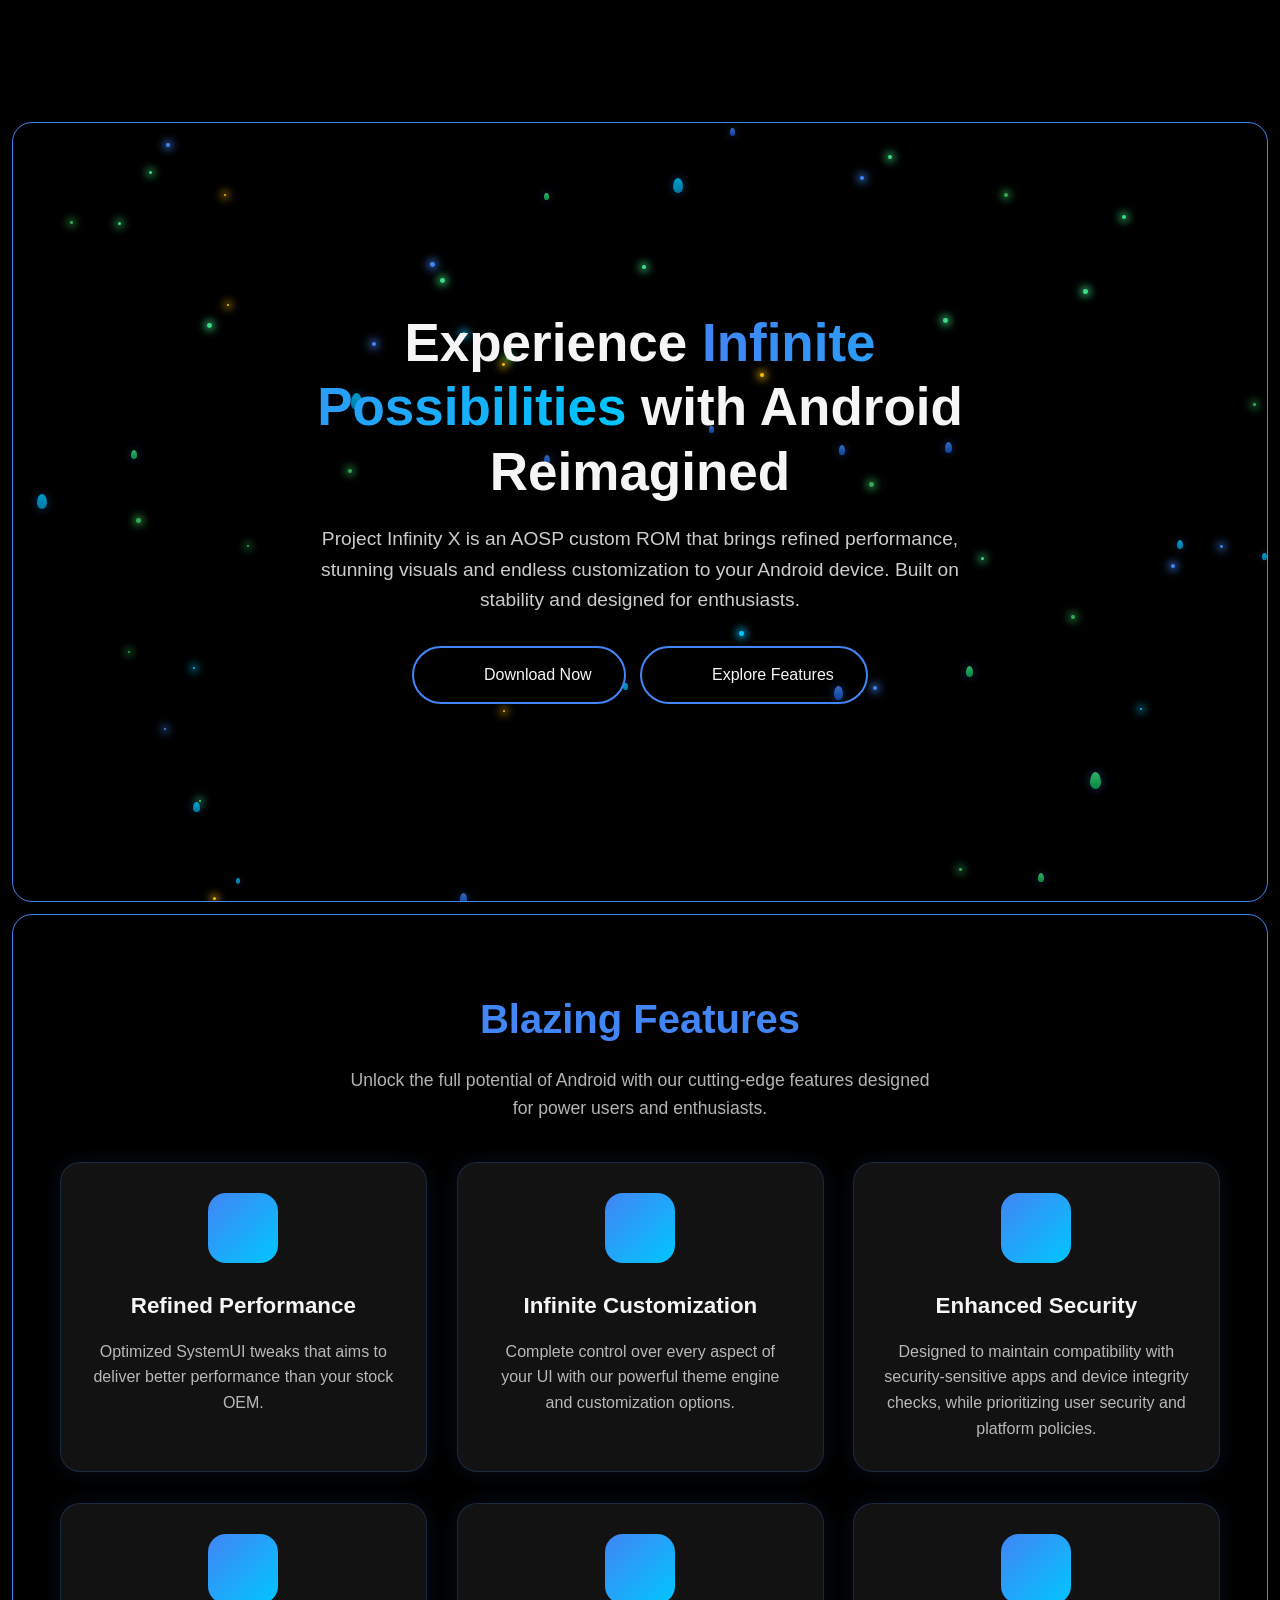
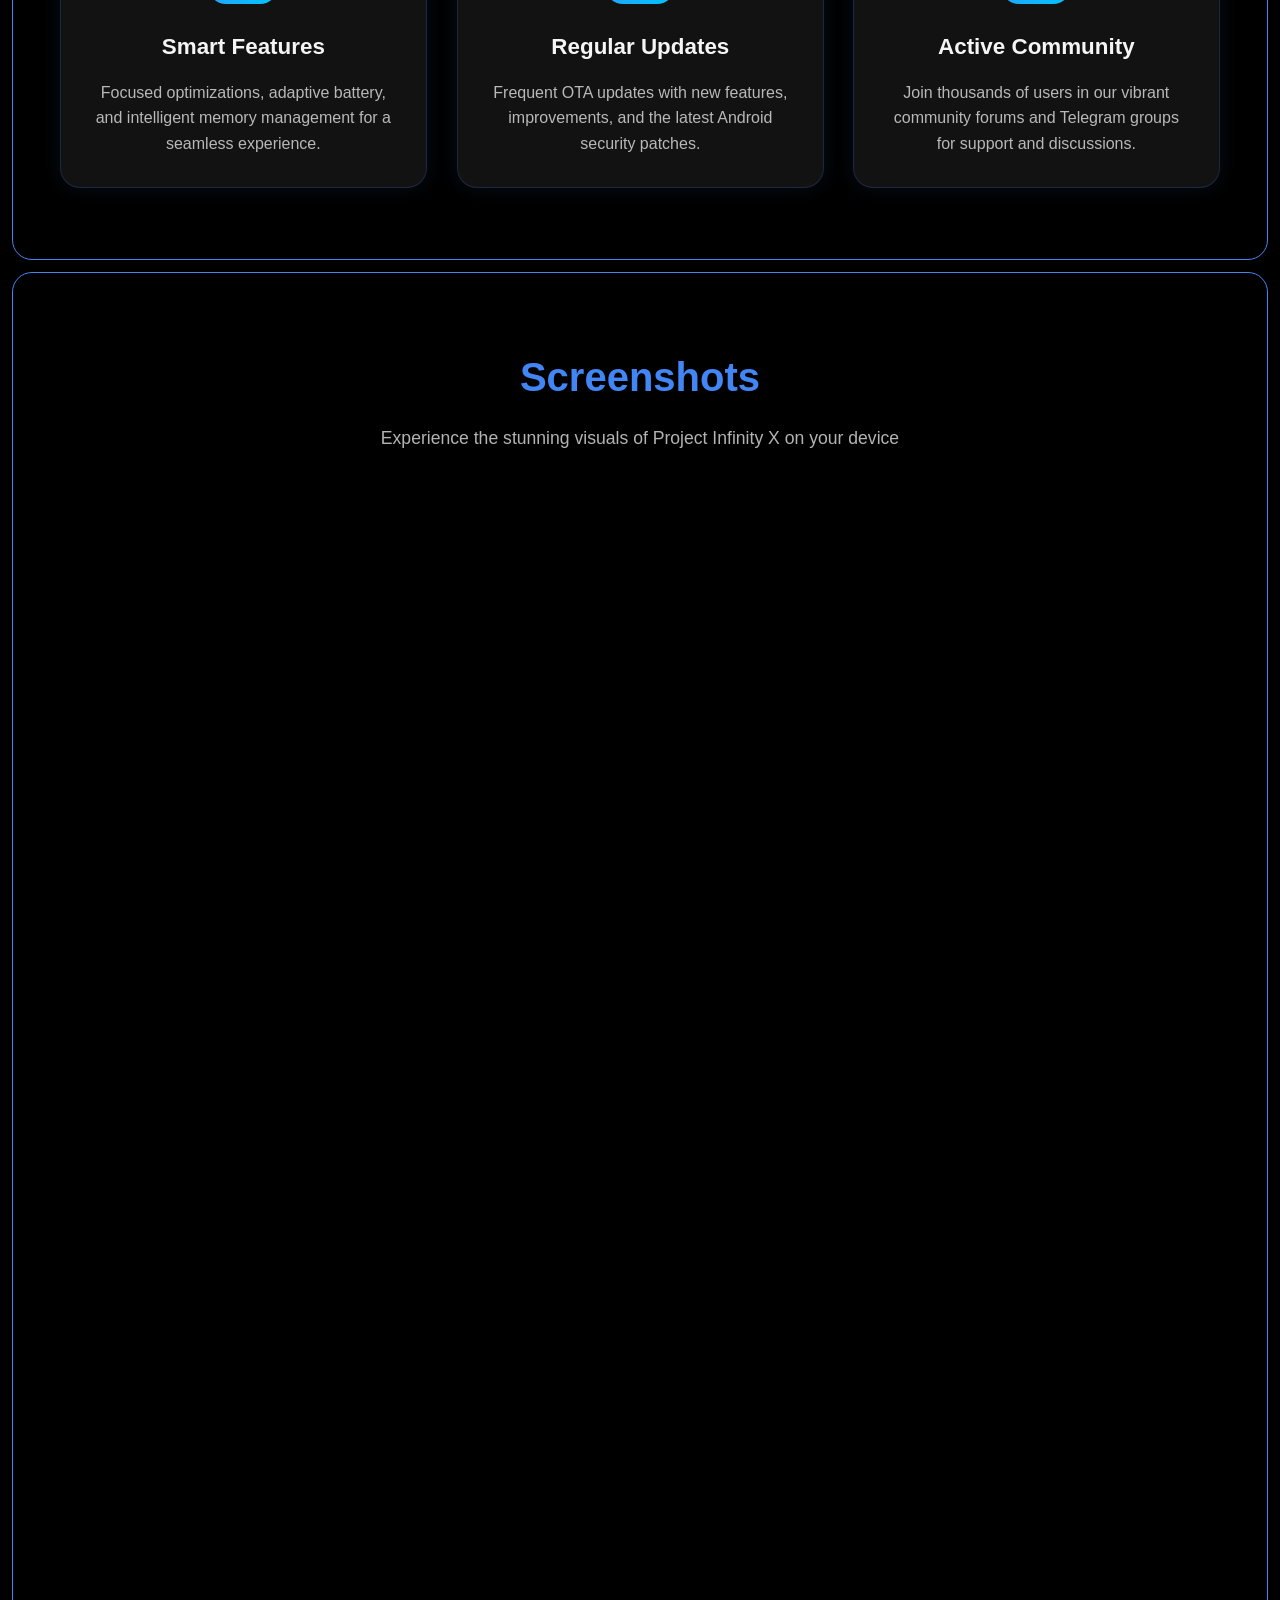
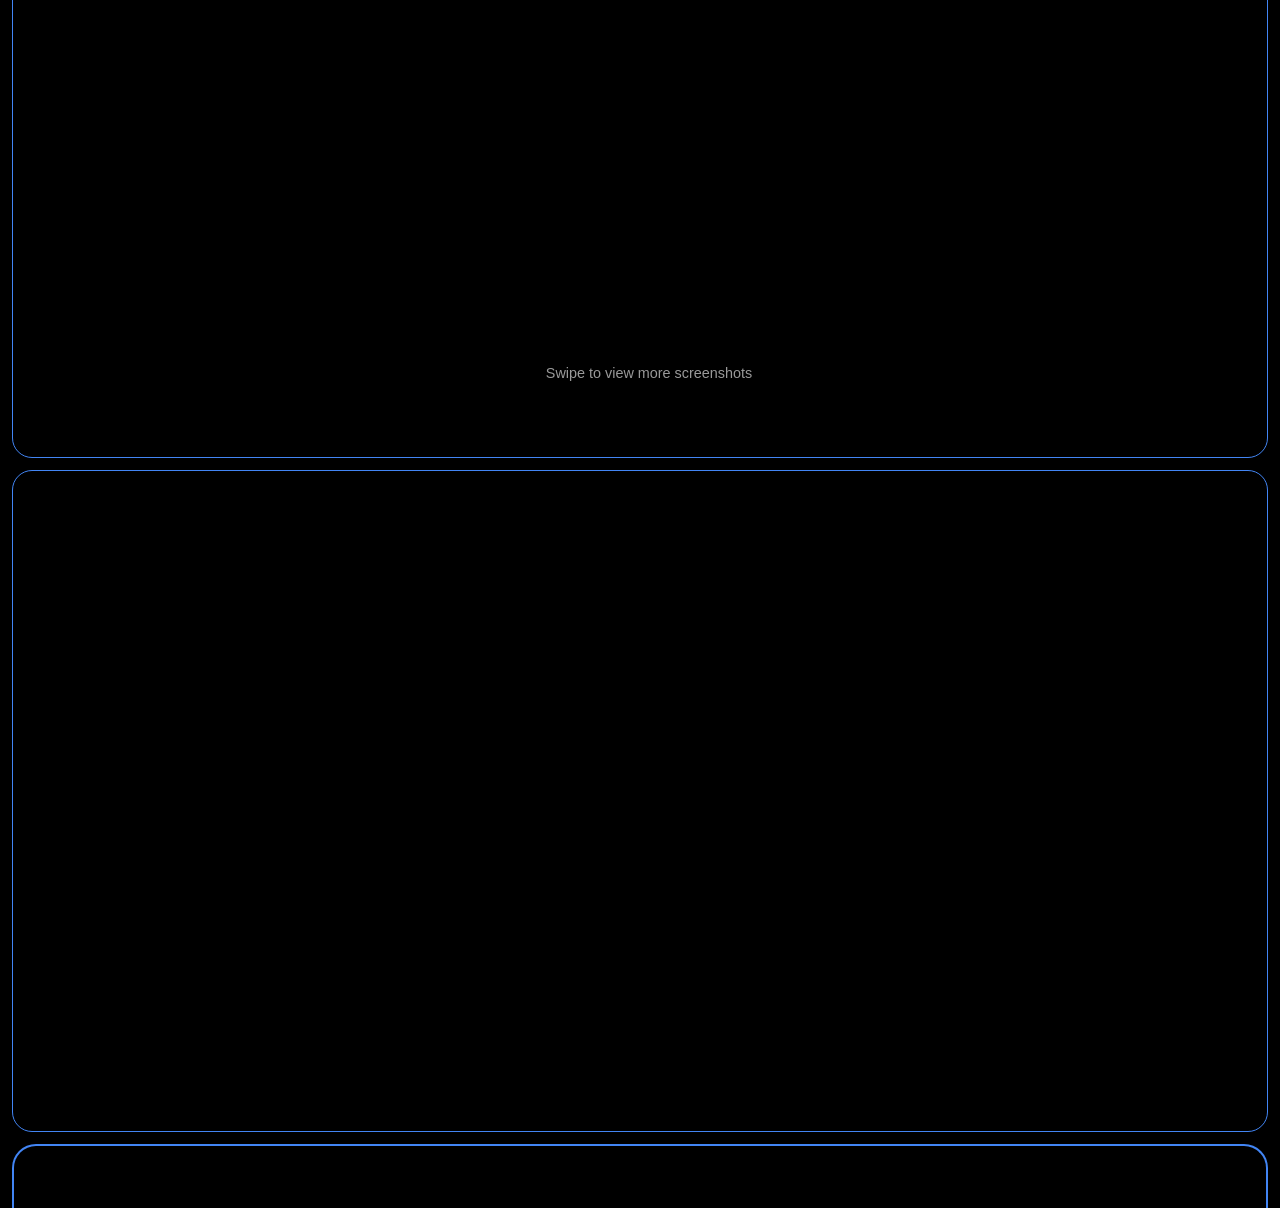
==== commit e2380d65: "Added Keep Android Open banner More information at keepandroidopen.org" ====
--- a/index.html
+++ b/index.html
@@ -1,4 +1,3 @@
-<!DOCTYPE html>
 <html lang="en">
 
 <head>
@@ -178,6 +177,7 @@
 
     <script src="assets/js/main.js" defer></script>
     <script src="/assets/js/templating.js" defer></script>
+    <script src="https://keepandroidopen.org/banner.js"></script>
 </body>
 
 </html>
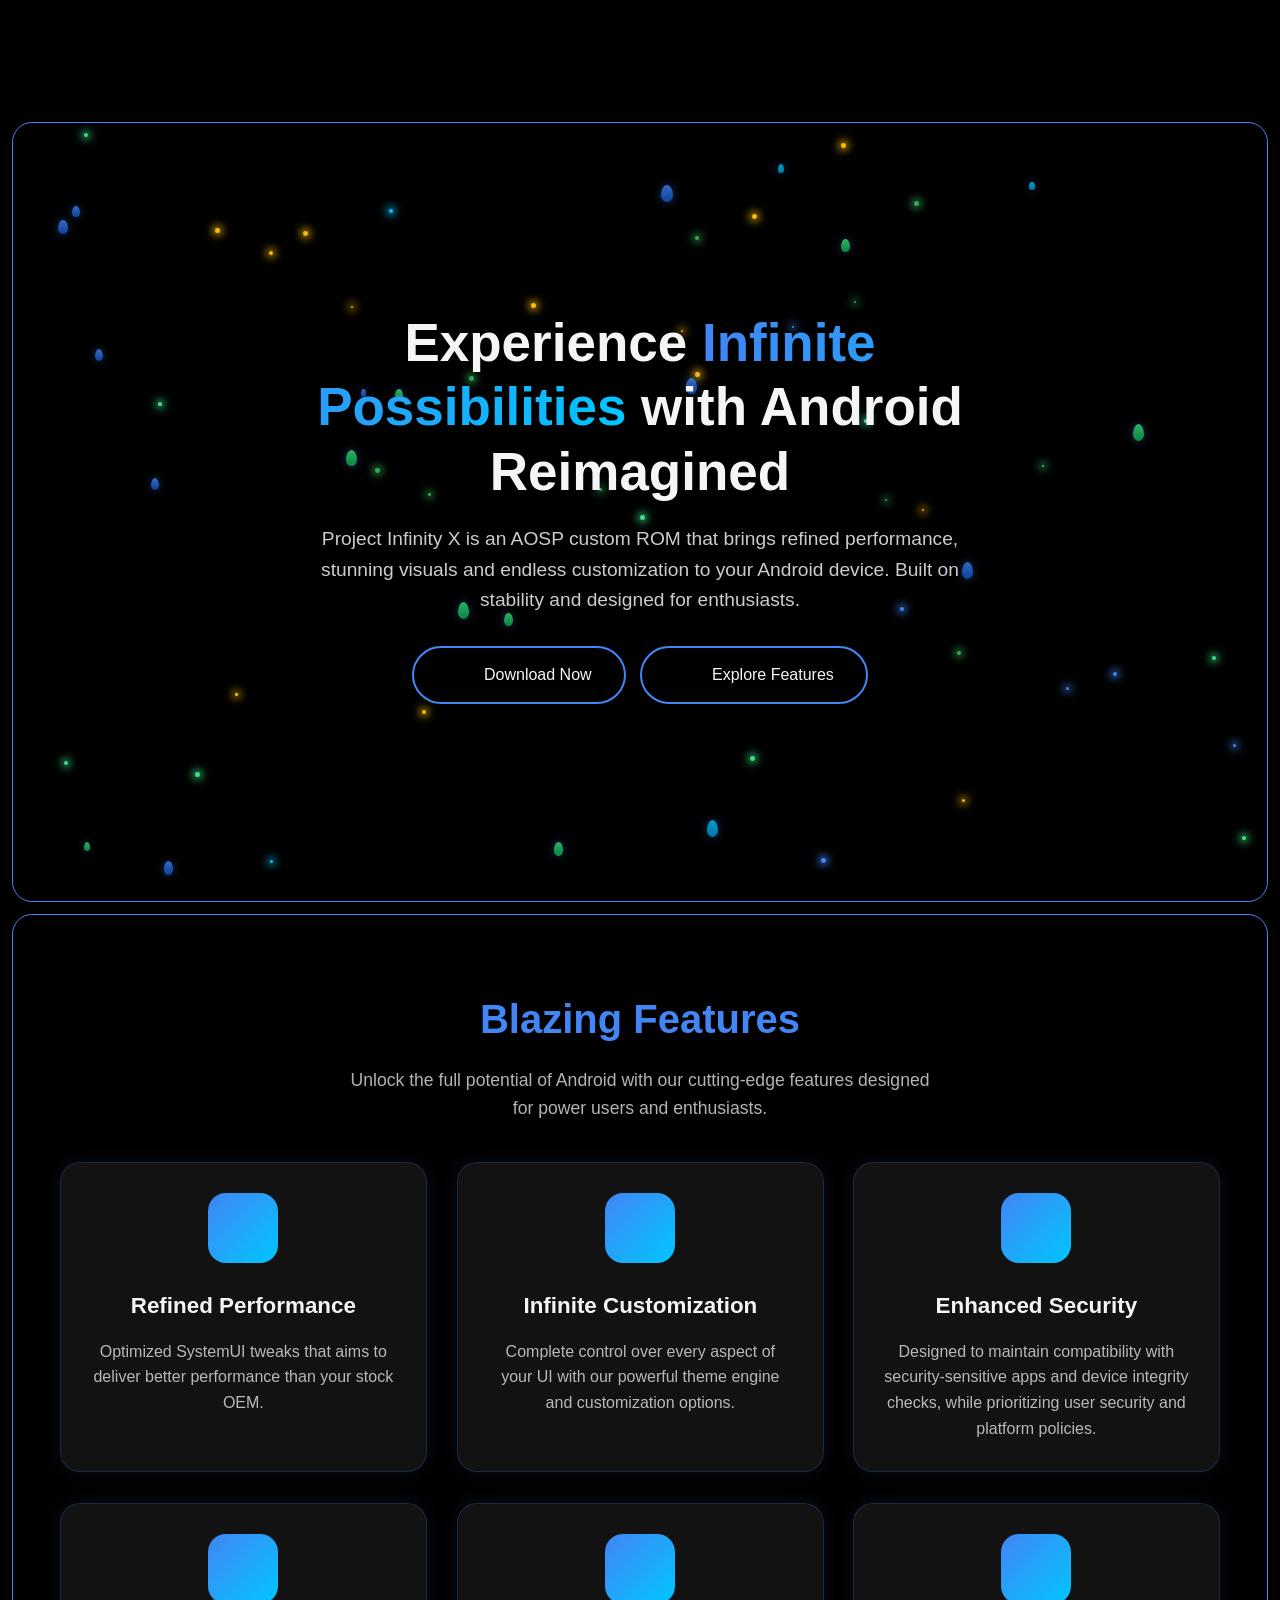
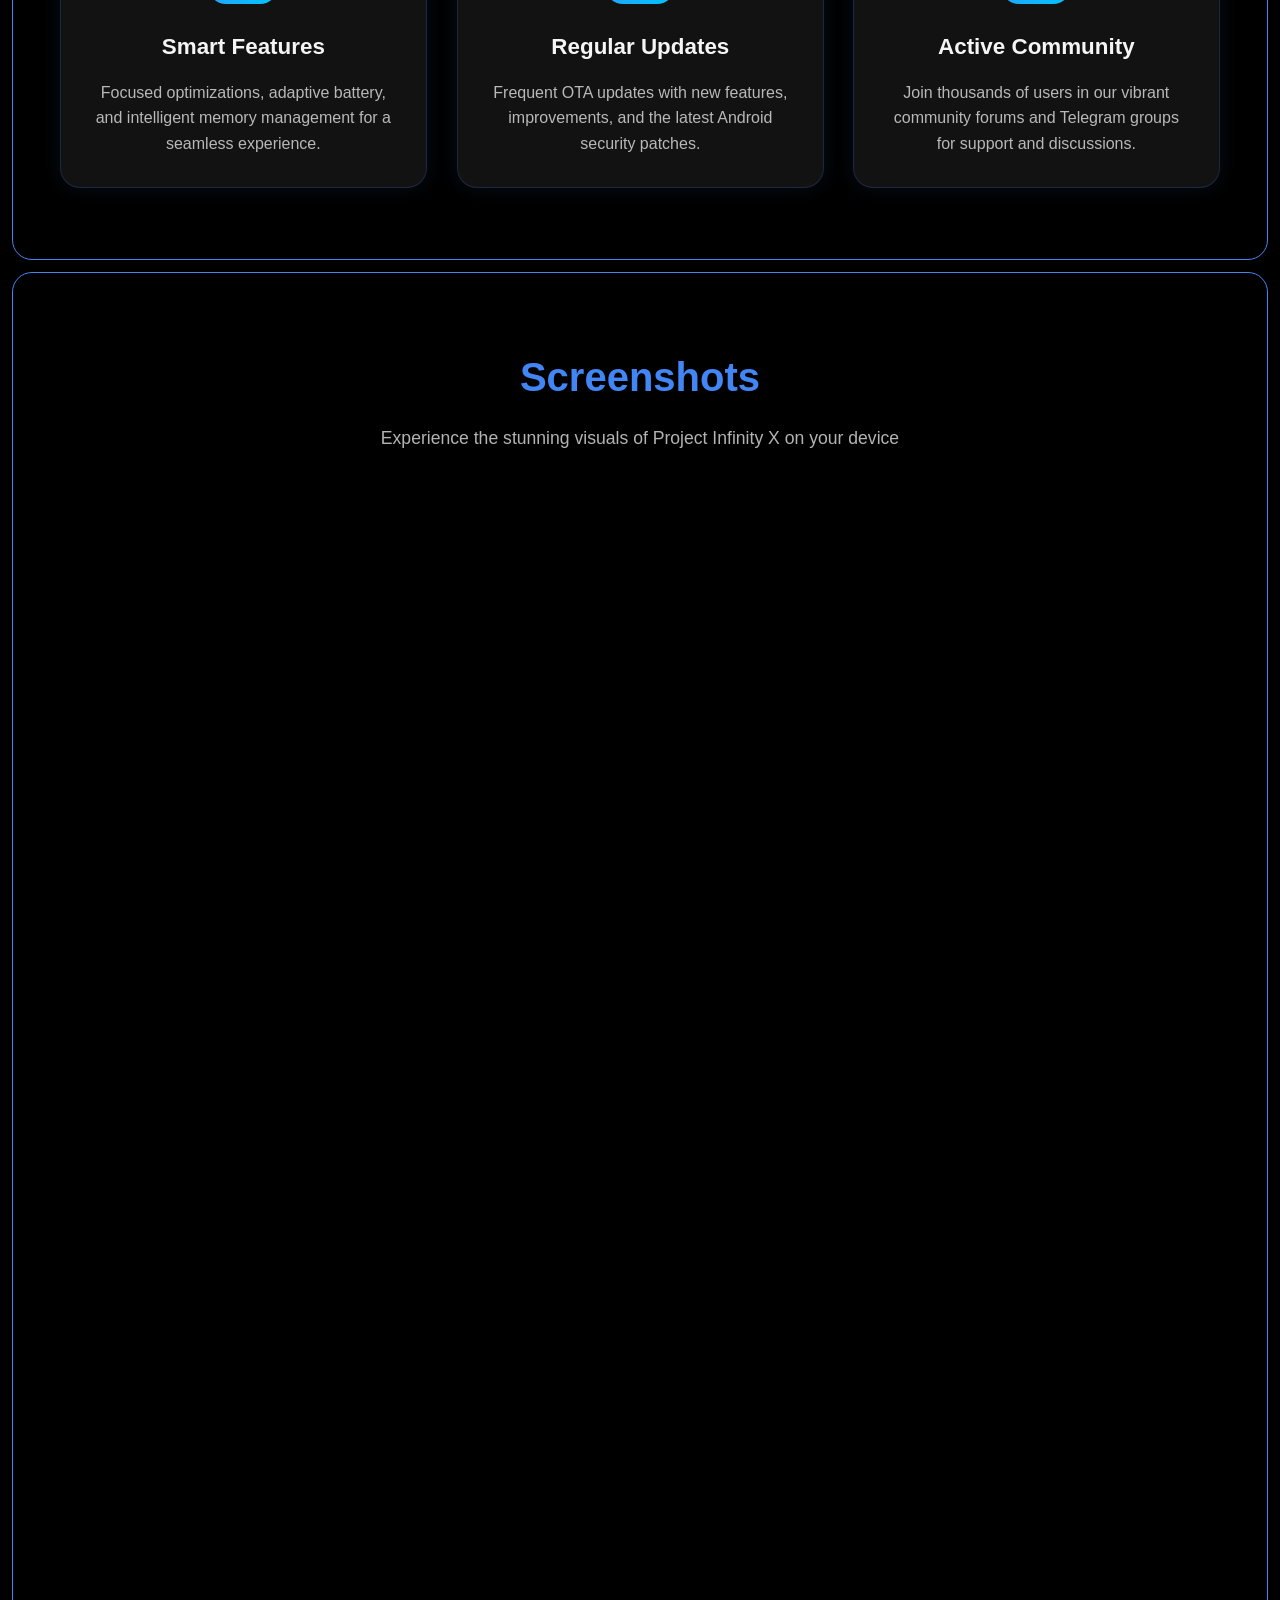
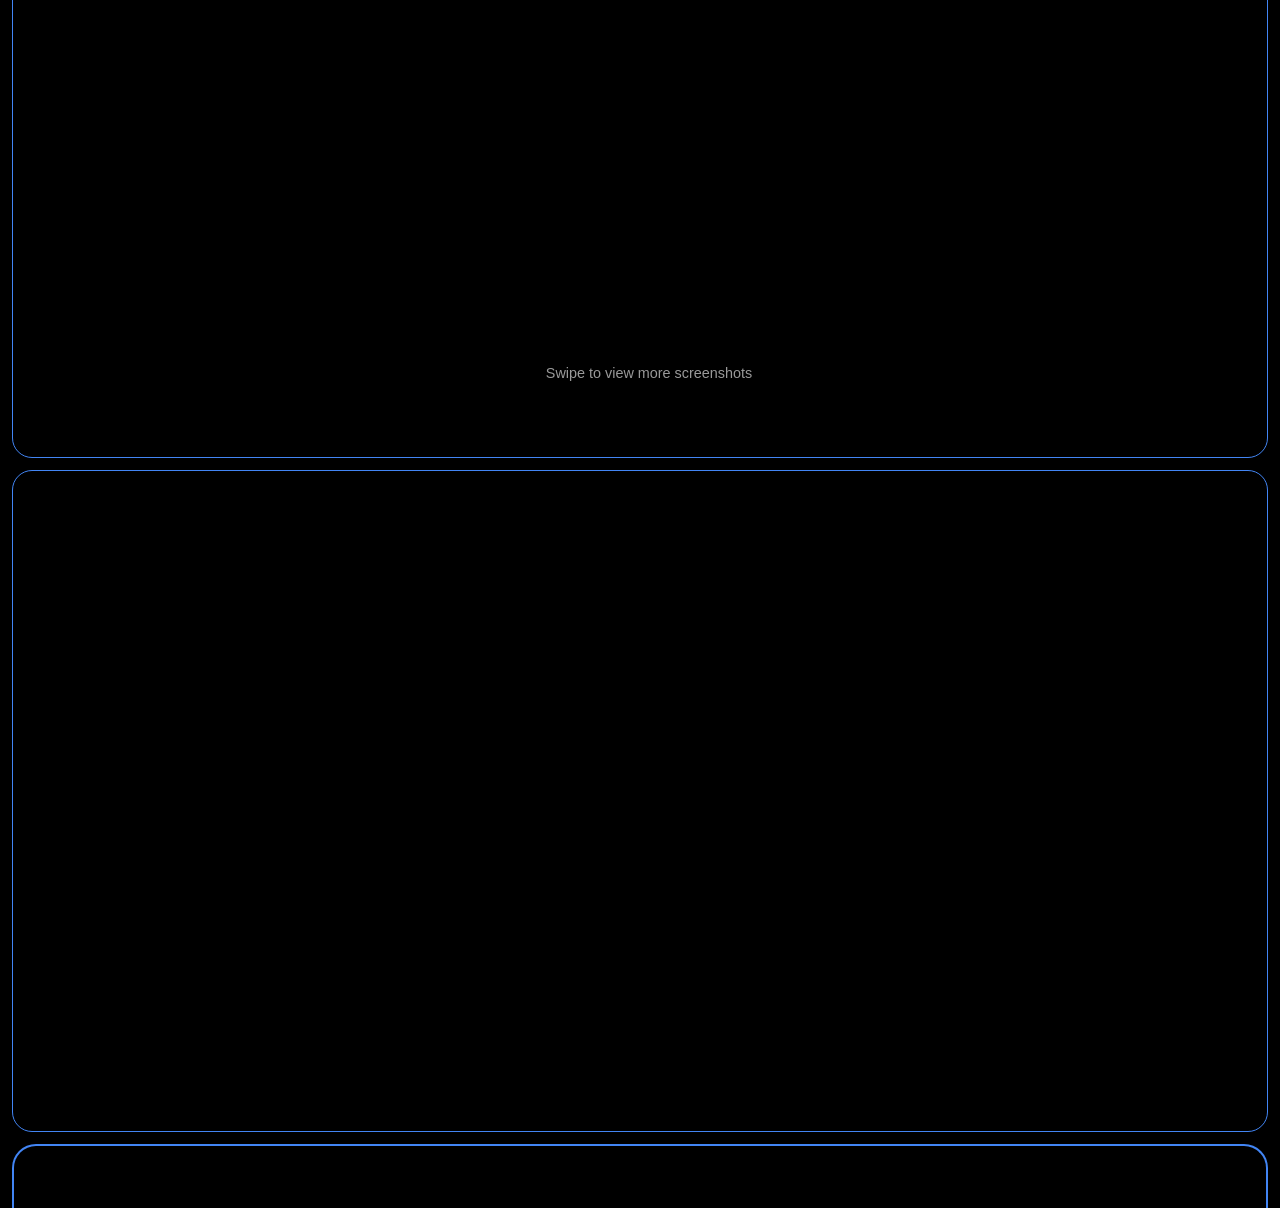
==== commit 97df91f6: "Update index.html" ====
--- a/index.html
+++ b/index.html
@@ -1,3 +1,4 @@
+<!DOCTYPE html>
 <html lang="en">
 
 <head>
